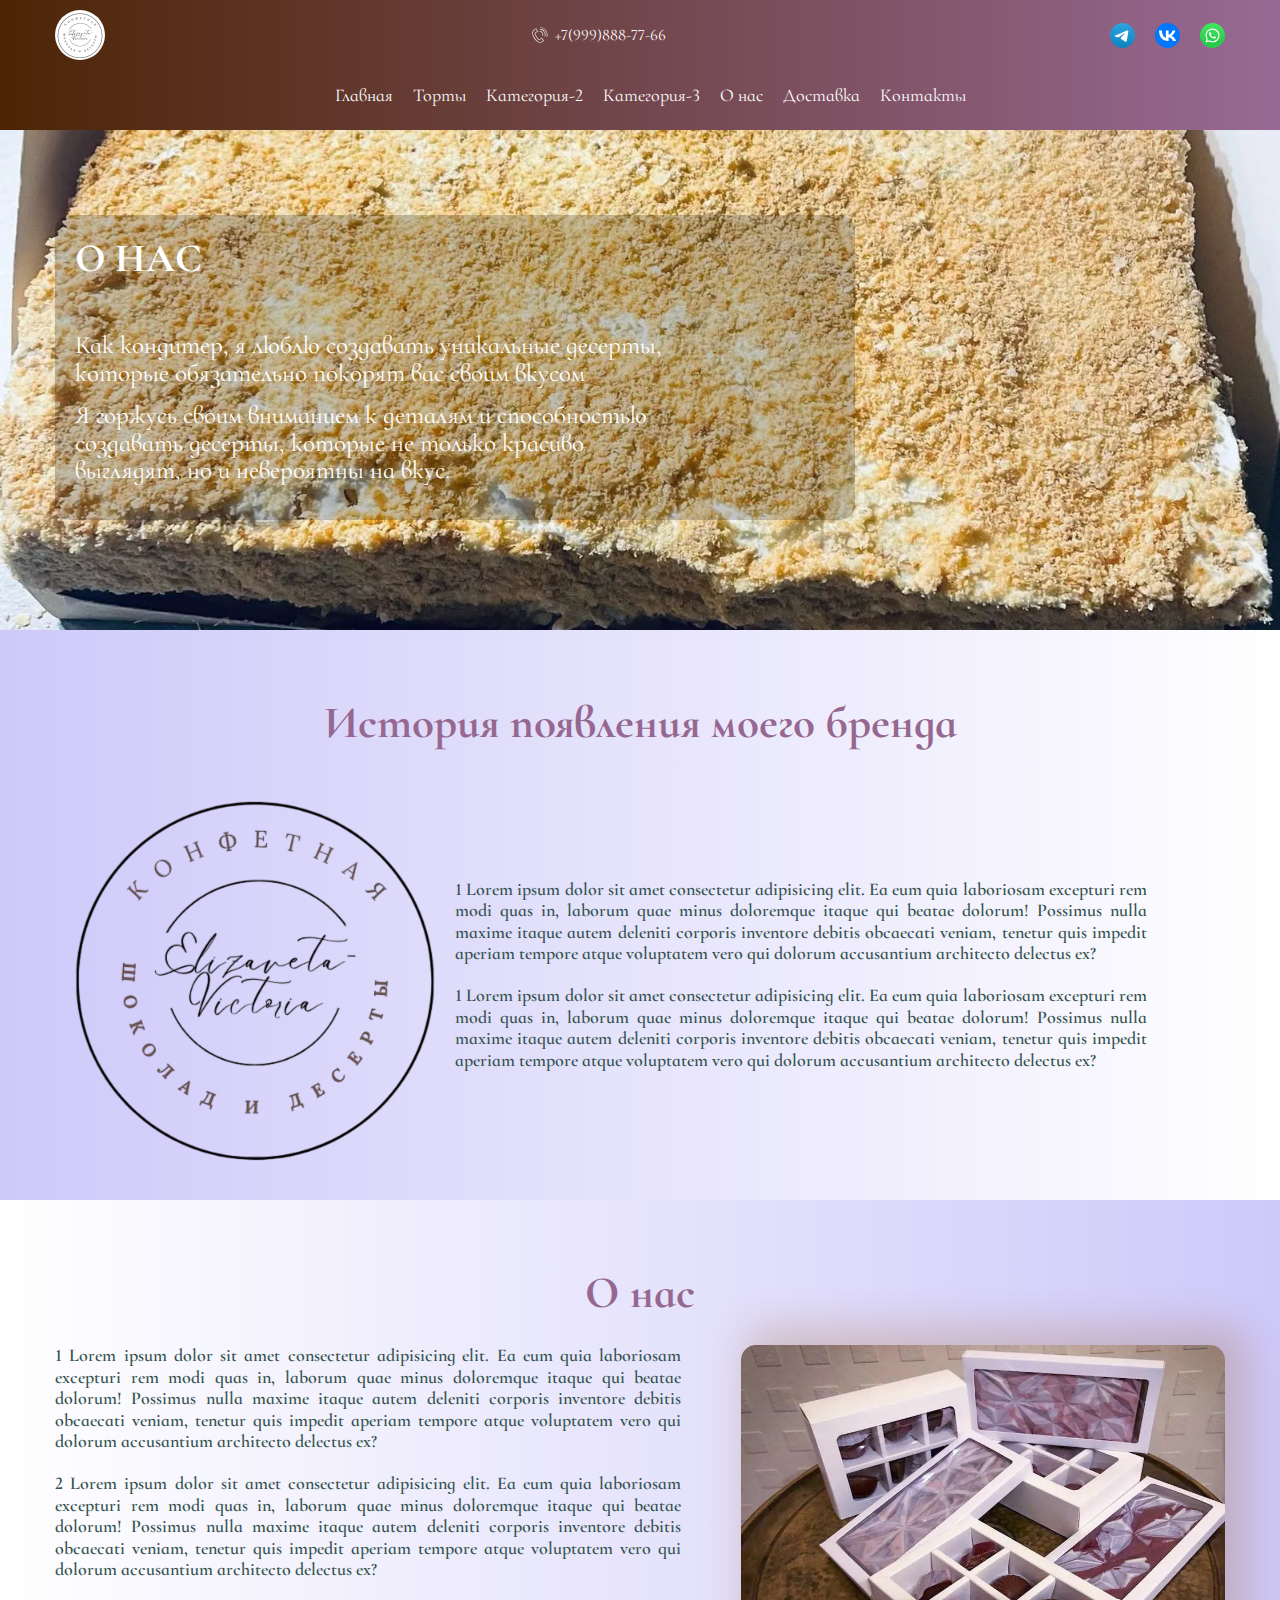
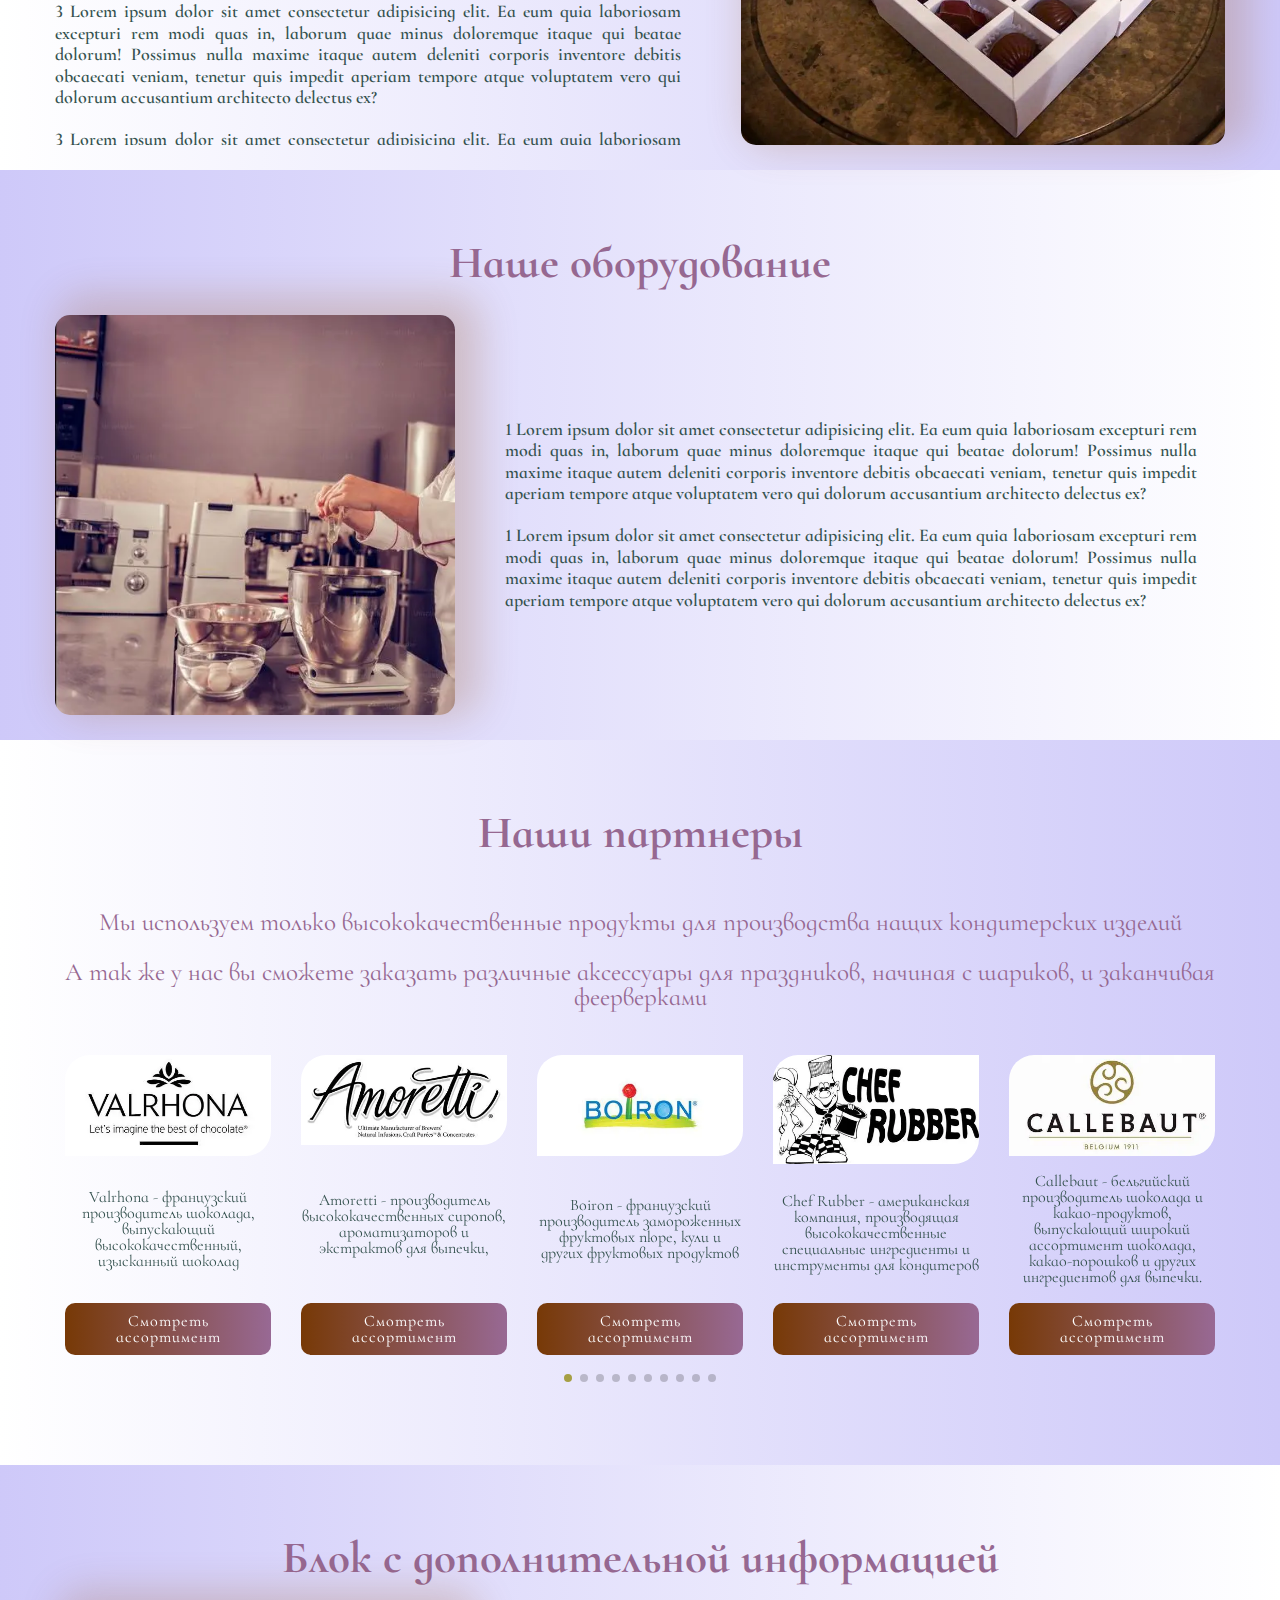
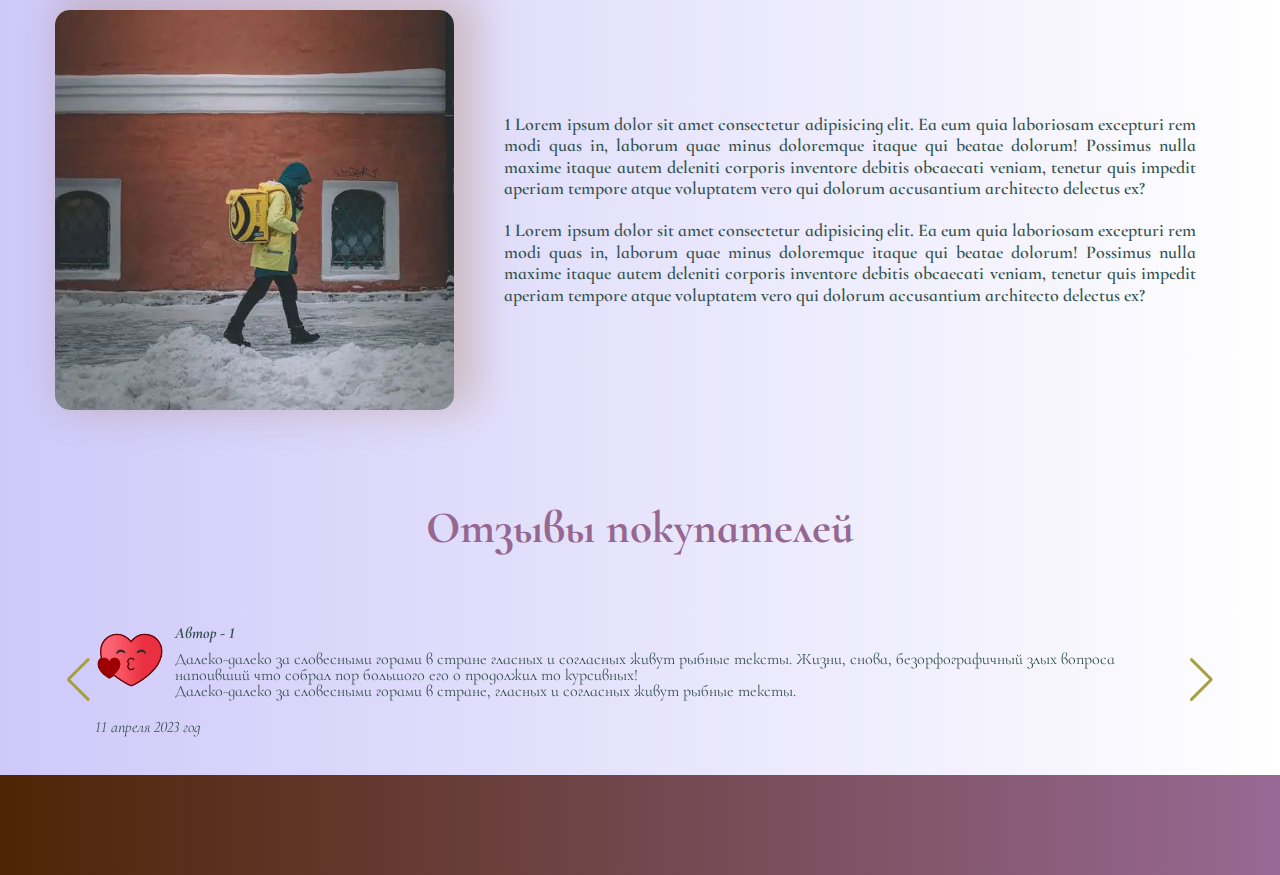
==== about.html @ 503cde1d "shiping" ====
<!DOCTYPE html>
<html lang="ru">

<head>
	<title>О нас</title>
	<meta charset="UTF-8">
	<meta name="format-detection" content="telephone=no">
	<!-- <style>body{opacity: 0;}</style> -->
	<link rel="stylesheet" href="css/style.min.css?_v=20230421101444">
	<link rel="shortcut icon" href="favicon.ico">
	<!-- <meta name="robots" content="noindex, nofollow"> -->
	<meta name="viewport" content="width=device-width, initial-scale=1.0">
</head>

<body>
	<div class="wrapper">
		<!-- https://youtu.be/zs1r8yafTE8 -->
		<!-- Адаптивное меню бургер с выпадающим подменю, а так же при помощи JS выбирает режим отбражения PC или Mobile -->
		<!-- Так же навигация "Раздел-1" "Раздел-2" "Раздел-3" - это навигация по странице с плавным скроллом -->
		<!-- Посмотреть пример на codePen https://codepen.io/web22des/pen/ZEMJNrB -->
		<!-- Не работает с основными функциями шаблона ( функция flsFunctions.addTouchClass(); - должна быть выключена) -->
		<!-- Также в основную страницу (home.html) в блоки, на которые привязана навигация нужно указать классы, закоментированный пример HTML-разметки внизу -->
		<!-- Подключить стили -->
		<!-- файл _header-burger.htm подключить в HTML файл home.html  @include('html/my-html/_header-burger.htm',{})  -->
		<!-- файл header-burger.scss раскоментировать в файле общих стилей common.scss -->
		<!-- файл header-burger.js раскоментировать в файле скриптов script.js -->

		<header class="header">
			<div class="contact__container">
				<div class="contact__inner">
					<a class="header__logo" href=""><picture><source srcset="img/logo100.webp" type="image/webp"><img class="header__logo-img" src="img/logo100.png" alt=""></picture></a>
					<!-- <img class="contact__phone-img" src="img/Icons/fhone.svg" alt=""> -->
					<div class="contact__phone-inner">
						<a class="contact__phone" href="tel:+79998887766">+7(999)888-77-66</a>
					</div>

					<ul class="contact__list">
						<li class="contact__item"><a class="contact__link" href=""><img class="contact__icon contact__icon--vk" src="img/Icons/tg.svg" alt=""></a></li>
						<li class="contact__item"><a class="contact__link" href=""><img class="contact__icon contact__icon--tg" src="img/Icons/vk.svg" alt=""></a></li>
						<li class="contact__item"><a class="contact__link" href=""><img class="contact__icon contact__icon--wts" src="img/Icons/whatsapp.svg" alt=""></a></li>

					</ul>

					<button type="button" class="menu__icon icon-menu"><span></span></button>
				</div>
			</div>
			<div class="header__container">
				<div class="header__menu menu">
					<!-- <button type="button" class="menu__icon icon-menu"><span></span></button> -->
					<nav class="menu__body">
						<ul class="menu__list">
							<li><a data-goto=".page__section--1" href="home.html" class="menu__link">Главная</a></li>
							<li><a data-goto=".page__section--2" href="cakes.html" class="menu__link">Торты</a></li>
							<li><a data-goto=".page__section--2" href="#" class="menu__link">Категория-2</a></li>
							<li><a data-goto=".page__section--2" href="#" class="menu__link">Категория-3</a></li>
							<li><a data-goto=".page__section--3" href="about.html" class="menu__link">О нас</a></li>
							<li><a data-goto=".page__section--3" href="shipping.html" class="menu__link">Доставка</a></li>
							<li><a data-goto=".page__section--3" href="contacts.html" class="menu__link">Контакты</a></li>
							<!-- 					<li><a href="#" class="menu__link">Страница-1</a>
						<span class="menu__arrow"></span>
						<ul class="menu__sub-list">
							<li><a href="#" class="menu__sub-link">Раздел страницы-1</a></li>
							<li><a href="#" class="menu__sub-link">Раздел страницы-1</a></li>
							<li><a href="#" class="menu__sub-link">Раздел страницы-1</a></li>
						</ul>
					</li>
					<li><a href="#" class="menu__link">Страница-2</a></li> -->
						</ul>
					</nav>
				</div>
			</div>
		</header>

		<!-- =============== -->
		<!-- <style>
	.page__section {height: 50vh; margin-top: 80px;}
	.page__section--1 {background-color: #794f45;}
	.page__section--2 {background-color: #77608d;}
	.page__section--3 {background-color: #7A956B;}
	.page__title {font-size: 30px; text-align: center;}
</style>

<div class="page__container">
	<section class="page__section page__section--1">
			<h1 class="page__title">Далеко-далеко за словесными горами в стране.</h1>
	</section>
	<section class="page__section page__section--2">
			<h1 class="page__title">Далеко-далеко за словесными горами в стране.</h1>
	</section>
	<section class="page__section page__section--3">
			<h1 class="page__title">Далеко-далеко за словесными горами в стране.</h1>
	</section>
</div> -->
		<!-- =============== -->






		<main class="page">
			<section class="top-header top-header__about">
				<div class="top-header__container">
					<div class="top-header__info">
						<h2 class="top-header__title">О нас</h2>
						<p class="top-header__text">Как кондитер, я люблю создавать уникальные десерты, которые обязательно покорят вас своим вкусом</p>
						<p class="top-header__text">Я горжусь своим вниманием к деталям и способностью создавать десерты, которые не только красиво выглядят, но и невероятны на вкус.</p>
					</div>
				</div>
			</section>
			<div class="info-more bg-rew ">
				<div class="info-more__container">
					<p class="info-more__title about-item">История появления моего бренда</p>
					<div class="info-more__inner">
						<div class="info-more__images2  ">
							<picture><source srcset="img/logo.webp" type="image/webp"><img class="info-more__img" src="img/logo.png" alt=""></picture><!-- src="img/content/autor.jpg" -->
						</div>
						<!-- <picture><source srcset="img/logo.webp" type="image/webp"><img class="info-more__img about-img" src="img/logo.png" alt=""></picture> -->
						<div class="info-more__content" id="style-4"><!--  force-overflow -->
							<p class="info-more__text">1 Lorem ipsum dolor sit amet consectetur adipisicing elit. Ea eum quia laboriosam excepturi rem modi quas in, laborum quae minus doloremque itaque qui beatae dolorum! Possimus nulla maxime itaque autem deleniti corporis inventore debitis obcaecati veniam, tenetur quis impedit aperiam tempore atque voluptatem vero qui dolorum accusantium architecto delectus ex?</p>
							<p class="info-more__text">1 Lorem ipsum dolor sit amet consectetur adipisicing elit. Ea eum quia laboriosam excepturi rem modi quas in, laborum quae minus doloremque itaque qui beatae dolorum! Possimus nulla maxime itaque autem deleniti corporis inventore debitis obcaecati veniam, tenetur quis impedit aperiam tempore atque voluptatem vero qui dolorum accusantium architecto delectus ex?</p>
						</div>
					</div>
				</div>
			</div>
			<div class="info-more info-more__rotate bg-one">
				<div class="info-more__container">
					<p class="info-more__title">О нас</p>
					<div class="info-more__inner info-more__inner--rotate">
						<div class="info-more__images">
							<picture><source srcset="img/content/product.webp" type="image/webp"><img class="info-more__img" src="img/content/product.jpg" alt=""></picture>
						</div>
						<div class="info-more__content " id="style-4"><!-- force-overflow -->
							<p class="info-more__text">1 Lorem ipsum dolor sit amet consectetur adipisicing elit. Ea eum quia laboriosam excepturi rem modi quas in, laborum quae minus doloremque itaque qui beatae dolorum! Possimus nulla maxime itaque autem deleniti corporis inventore debitis obcaecati veniam, tenetur quis impedit aperiam tempore atque voluptatem vero qui dolorum accusantium architecto delectus ex?</p>
							<p class="info-more__text">2 Lorem ipsum dolor sit amet consectetur adipisicing elit. Ea eum quia laboriosam excepturi rem modi quas in, laborum quae minus doloremque itaque qui beatae dolorum! Possimus nulla maxime itaque autem deleniti corporis inventore debitis obcaecati veniam, tenetur quis impedit aperiam tempore atque voluptatem vero qui dolorum accusantium architecto delectus ex?</p>
							<p class="info-more__text">3 Lorem ipsum dolor sit amet consectetur adipisicing elit. Ea eum quia laboriosam excepturi rem modi quas in, laborum quae minus doloremque itaque qui beatae dolorum! Possimus nulla maxime itaque autem deleniti corporis inventore debitis obcaecati veniam, tenetur quis impedit aperiam tempore atque voluptatem vero qui dolorum accusantium architecto delectus ex?</p>
							<p class="info-more__text">3 Lorem ipsum dolor sit amet consectetur adipisicing elit. Ea eum quia laboriosam excepturi rem modi quas in, laborum quae minus doloremque itaque qui beatae dolorum! Possimus nulla maxime itaque autem deleniti corporis inventore debitis obcaecati veniam, tenetur quis impedit aperiam tempore atque voluptatem vero qui dolorum accusantium architecto delectus ex?</p>
							<p class="info-more__text">3 Lorem ipsum dolor sit amet consectetur adipisicing elit. Ea eum quia laboriosam excepturi rem modi quas in, laborum quae minus doloremque itaque qui beatae dolorum! Possimus nulla maxime itaque autem deleniti corporis inventore debitis obcaecati veniam, tenetur quis impedit aperiam tempore atque voluptatem vero qui dolorum accusantium architecto delectus ex?</p>
						</div>
					</div>
				</div>
			</div>
			<div class="info-more bg-rew">
				<div class="info-more__container">
					<p class="info-more__title">Наше оборудование</p>
					<div class="info-more__inner">
						<div class="info-more__images">
							<picture><source srcset="img/content/about/2.webp" type="image/webp"><img class="info-more__img" src="img/content/about/2.jpg" alt=""></picture>
						</div>
						<div class="info-more__content" id="style-4"><!--  force-overflow -->
							<p class="info-more__text">1 Lorem ipsum dolor sit amet consectetur adipisicing elit. Ea eum quia laboriosam excepturi rem modi quas in, laborum quae minus doloremque itaque qui beatae dolorum! Possimus nulla maxime itaque autem deleniti corporis inventore debitis obcaecati veniam, tenetur quis impedit aperiam tempore atque voluptatem vero qui dolorum accusantium architecto delectus ex?</p>
							<p class="info-more__text">1 Lorem ipsum dolor sit amet consectetur adipisicing elit. Ea eum quia laboriosam excepturi rem modi quas in, laborum quae minus doloremque itaque qui beatae dolorum! Possimus nulla maxime itaque autem deleniti corporis inventore debitis obcaecati veniam, tenetur quis impedit aperiam tempore atque voluptatem vero qui dolorum accusantium architecto delectus ex?</p>
						</div>
					</div>
				</div>
			</div>
			<section class="partners bg-one">
				<h3 class="general-title-two">Наши партнеры</h3>
				<p class="general-card-title">Мы используем только высококачественные продукты для производства нащих кондитерских изделий</p>
				<p class="general-card-title">А так же у нас вы сможете заказать различные аксессуары для праздников, начиная с шариков, и заканчивая феерверками</p>
				<div class="partners__container">
					<!-- Оболочка слайдера -->
					<div class="partners__slider swiper sw5">
						<!-- Двигающееся часть слайдера -->
						<div class="partners__wrapper swiper-wrapper">
							<!-- Слайд -->
							<div class="partners__slide swiper-slide">
								<div class="partners__card">
									<div class="partners__images">
										<picture><source srcset="img/content/about/3.webp" type="image/webp"><img class="partners__img" src="img/content/about/3.jpg" alt=""></picture>
									</div>
									<p class="partners__text">Valrhona - французский производитель шоколада, выпускающий высококачественный, изысканный шоколад </p>
									<a href="" class="button">Смотреть ассортимент</a>
								</div>
							</div>
							<!-- Слайд -->
							<div class="partners__slide swiper-slide">
								<div class="partners__card">
									<div class="partners__images">
										<picture><source srcset="img/content/about/4.webp" type="image/webp"><img class="partners__img" src="img/content/about/4.jpg" alt=""></picture>
									</div>
									<p class="partners__text">Amoretti - производитель высококачественных сиропов, ароматизаторов и экстрактов для выпечки,</p>
									<a href="" class="button">Смотреть ассортимент</a>
								</div>
							</div>
							<!-- Слайд -->
							<div class="partners__slide swiper-slide">
								<div class="partners__card">
									<div class="partners__images">
										<picture><source srcset="img/content/about/5.webp" type="image/webp"><img class="partners__img" src="img/content/about/5.jpg" alt=""></picture>
									</div>
									<p class="partners__text">Boiron - французский производитель замороженных фруктовых пюре, кули и других фруктовых продуктов</p>
									<a href="" class="button">Смотреть ассортимент</a>
								</div>
							</div>
							<!-- Слайд -->
							<div class="partners__slide swiper-slide">
								<div class="partners__card">
									<div class="partners__images">
										<picture><source srcset="img/content/about/6.webp" type="image/webp"><img class="partners__img" src="img/content/about/6.jpg" alt=""></picture>
									</div>
									<p class="partners__text">Chef Rubber - американская компания, производящая высококачественные специальные ингредиенты и инструменты для кондитеров</p>
									<a href="" class="button">Смотреть ассортимент</a>
								</div>
							</div>
							<!-- Слайд -->
							<div class="partners__slide swiper-slide">
								<div class="partners__card">
									<div class="partners__images">
										<picture><source srcset="img/content/about/7.webp" type="image/webp"><img class="partners__img" src="img/content/about/7.jpg" alt=""></picture>
									</div>
									<p class="partners__text">Callebaut - бельгийский производитель шоколада и какао-продуктов, выпускающий широкий ассортимент шоколада, какао-порошков и других ингредиентов для выпечки.</p>
									<a href="" class="button">Смотреть ассортимент</a>
								</div>
							</div>
							<!-- Слайд -->
							<div class="partners__slide swiper-slide">
								<div class="partners__card">
									<div class="partners__images">
										<picture><source srcset="img/content/about/3.webp" type="image/webp"><img class="partners__img" src="img/content/about/3.jpg" alt=""></picture>
									</div>
									<p class="partners__text">Описание</p>
									<a href="" class="button">Смотреть ассортимент</a>
								</div>
							</div>
							<!-- Слайд -->
							<div class="partners__slide swiper-slide">
								<div class="partners__card">
									<div class="partners__images">
										<picture><source srcset="img/content/about/3.webp" type="image/webp"><img class="partners__img" src="img/content/about/3.jpg" alt=""></picture>
									</div>
									<p class="partners__text">Описание</p>
									<a href="" class="button">Смотреть ассортимент</a>
								</div>
							</div>
							<!-- Слайд -->
							<div class="partners__slide swiper-slide">
								<div class="partners__card">
									<div class="partners__images">
										<picture><source srcset="img/content/about/3.webp" type="image/webp"><img class="partners__img" src="img/content/about/3.jpg" alt=""></picture>
									</div>
									<p class="partners__text">Описание</p>
									<a href="" class="button">Смотреть ассортимент</a>
								</div>
							</div>
							<!-- Слайд -->
							<div class="partners__slide swiper-slide">
								<div class="partners__card">
									<div class="partners__images">
										<picture><source srcset="img/content/about/3.webp" type="image/webp"><img class="partners__img" src="img/content/about/3.jpg" alt=""></picture>
									</div>
									<p class="partners__text">Описание</p>
									<a href="" class="button">Смотреть ассортимент</a>
								</div>
							</div>
							<!-- Слайд -->
							<div class="partners__slide swiper-slide">
								<div class="partners__card">
									<div class="partners__images">
										<picture><source srcset="img/content/about/3.webp" type="image/webp"><img class="partners__img" src="img/content/about/3.jpg" alt=""></picture>
									</div>
									<p class="partners__text">Описание</p>
									<a href="" class="button">Смотреть ассортимент</a>
								</div>
							</div>
						</div>
						<!-- Если нужна пагинация -->
						<div class="swiper-pagination swiper-pagination-about"></div>
						<!-- Если нужна навигация (влево/вправо) -->
						<!-- <button type="button" class="swiper-button-prev about-swiper-button-prev"></button>
							<button type="button" class="swiper-button-next about-swiper-button-next"></button> -->
					</div>
				</div>
			</section>
			<div class="info-more bg-rew">
				<div class="info-more__container">
					<p class="info-more__title">Блок с дополнительной информацией</p>
					<div class="info-more__inner">
						<div class="info-more__images">
							<picture><source srcset="img/content/2.webp" type="image/webp"><img class="info-more__img" src="img/content/2.jpg" alt=""></picture>
						</div>
						<div class="info-more__content" id="style-4"><!--  force-overflow -->
							<p class="info-more__text">1 Lorem ipsum dolor sit amet consectetur adipisicing elit. Ea eum quia laboriosam excepturi rem modi quas in, laborum quae minus doloremque itaque qui beatae dolorum! Possimus nulla maxime itaque autem deleniti corporis inventore debitis obcaecati veniam, tenetur quis impedit aperiam tempore atque voluptatem vero qui dolorum accusantium architecto delectus ex?</p>
							<p class="info-more__text">1 Lorem ipsum dolor sit amet consectetur adipisicing elit. Ea eum quia laboriosam excepturi rem modi quas in, laborum quae minus doloremque itaque qui beatae dolorum! Possimus nulla maxime itaque autem deleniti corporis inventore debitis obcaecati veniam, tenetur quis impedit aperiam tempore atque voluptatem vero qui dolorum accusantium architecto delectus ex?</p>
						</div>
					</div>
				</div>
			</div>
			<section class="reviews">
				<h2 class="general-title-two">Отзывы покупателей</h2>
				<div class="reviews__container">
					<!-- Оболочка слайдера -->
					<div class="reviews__slider swiper sw4">
						<!-- Двигающееся часть слайдера -->
						<div class="reviews__wrapper swiper-wrapper">
							<!-- Слайд -->
							<div class="reviews__slide swiper-slide">
								<div class="reviews__slide swiper-slide">
									<picture><source srcset="img/ava.webp" type="image/webp"><img class="reviews__slide-img" src="img/ava.png" alt=""></picture>
									<div class="reviews__slide-info">
										<p class="reviews__slide-title">Автор - 1</p>
										<p class="reviews__slide-text">Далеко-далеко за словесными горами в стране гласных и согласных живут рыбные тексты. Жизни, снова, безорфографичный злых вопроса напоивший что собрал пор большого его о продолжил то курсивных!</p>
										<p class="reviews__slide-text">Далеко-далеко за словесными горами в стране, гласных и согласных живут рыбные тексты.</p>
										<p class="reviews__slide-date">11 апреля 2023 год</p>
									</div>
								</div>
							</div>
							<!-- Слайд -->
							<div class="reviews__slide swiper-slide">
								<div class="reviews__slide swiper-slide">
									<picture><source srcset="img/ava.webp" type="image/webp"><img class="reviews__slide-img" src="img/ava.png" alt=""></picture>
									<div class="reviews__slide-info">
										<p class="reviews__slide-title">Автор - 2</p>
										<p class="reviews__slide-text">Далеко-далеко за словесными горами в стране гласных и согласных живут рыбные тексты. Жизни, снова, безорфографичный злых вопроса напоивший что собрал пор большого его о продолжил то курсивных!</p>
										<p class="reviews__slide-text">Далеко-далеко за словесными горами в стране, гласных и согласных живут рыбные тексты.</p>
										<p class="reviews__slide-date">11 апреля 2023 год</p>
									</div>
								</div>
							</div>
							<!-- Слайд -->
							<div class="reviews__slide swiper-slide">
								<div class="reviews__slide swiper-slide">
									<picture><source srcset="img/ava.webp" type="image/webp"><img class="reviews__slide-img" src="img/ava.png" alt=""></picture>
									<div class="reviews__slide-info">
										<p class="reviews__slide-title">Автор - 3</p>
										<p class="reviews__slide-text">Далеко-далеко за словесными горами в стране гласных и согласных живут рыбные тексты. Жизни, снова, безорфографичный злых вопроса напоивший что собрал пор большого его о продолжил то курсивных!</p>
										<p class="reviews__slide-text">Далеко-далеко за словесными горами в стране, гласных и согласных живут рыбные тексты.</p>
										<p class="reviews__slide-date">11 апреля 2023 год</p>
									</div>
								</div>
							</div>
							<!-- Слайд -->
							<div class="reviews__slide swiper-slide">
								<div class="reviews__slide swiper-slide">
									<picture><source srcset="img/ava.webp" type="image/webp"><img class="reviews__slide-img" src="img/ava.png" alt=""></picture>
									<div class="reviews__slide-info">
										<p class="reviews__slide-title">Автор - 4</p>
										<p class="reviews__slide-text">Далеко-далеко за словесными горами в стране гласных и согласных живут рыбные тексты. Жизни, снова, безорфографичный злых вопроса напоивший что собрал пор большого его о продолжил то курсивных!</p>
										<p class="reviews__slide-text">Далеко-далеко за словесными горами в стране, гласных и согласных живут рыбные тексты.</p>
										<p class="reviews__slide-date">11 апреля 2023 год</p>
									</div>
								</div>
							</div>
						</div>
						<!-- Если нужна пагинация -->
						<div class="reviews-pagination"></div>
						<!-- Если нужна навигация (влево/вправо) -->
						<button type="button" class="swiper-button-prev"></button>
						<button type="button" class="swiper-button-next"></button>
						<!-- Если нужен скролбар -->
						<!-- <div class="swiper-scrollbar"></div> -->
					</div>
				</div>
			</section>
		</main>
		<footer class="footer">
			<div class="footer__container">
			</div>
		</footer>
	</div>
	<!-- @include('html/_popup.htm',{}) -->
	<script src="js/app.min.js?_v=20230421101444"></script>
</body>

</html>
---- css/style.min.css ----
@charset "UTF-8";@import url(https://fonts.googleapis.com/css?family=Cormorant+Infant:300,300italic,regular,italic,500,500italic,600,600italic,700,700italic&display=swap);*{padding:0;margin:0;border:0}*,:after,:before{-webkit-box-sizing:border-box;box-sizing:border-box}body,html{height:100%;min-width:320px}body{color:#000;line-height:1;font-family:"Cormorant Infant";font-size:1rem;-ms-text-size-adjust:100%;-moz-text-size-adjust:100%;-webkit-text-size-adjust:100%;-webkit-font-smoothing:antialiased;-moz-osx-font-smoothing:grayscale}button,input,textarea{font-family:"Cormorant Infant";font-size:inherit}button{cursor:pointer;color:inherit;background-color:inherit}a{color:inherit}a:link,a:visited{text-decoration:none}a:hover{text-decoration:none}ul li{list-style:none}img{vertical-align:top}h1,h2,h3,h4,h5,h6{font-weight:inherit;font-size:inherit}body._lock{overflow:hidden}.header{top:0;left:0;width:100%;z-index:10;background:-webkit-gradient(linear,left top,right top,from(#4d2505),to(#986994));background:-o-linear-gradient(left,#4d2505,#986994);background:linear-gradient(to right,#4d2505,#986994)}.header__container{display:-webkit-box;display:-ms-flexbox;display:flex;padding:0 30px;-webkit-box-align:center;-ms-flex-align:center;align-items:center;-webkit-box-pack:center;-ms-flex-pack:center;justify-content:center;min-height:70px}.header__logo{border-radius:50%;background-color:#fff;z-index:5}.header__logo-img{width:50px;height:50%}.menu__icon{display:none}.menu__list>li{position:relative;margin:0 0 0 20px}.menu__link{color:#fff;font-size:18px}.menu__link:hover{text-decoration:underline}.menu__sub-list{position:absolute;top:100%;right:0;background-color:#a6607a;padding:15px;min-width:200px}.menu__sub-list li{margin:0 0 10px 0}.menu__sub-list li:last-child{margin:0}.menu__sub-link{color:#fff}.menu__sub-link:hover{text-decoration:underline}.menu__arrow{display:none}body._pc .menu__list>li:hover .menu__sub-list{opacity:1;visibility:visible;-webkit-transform:translate(0,0);-ms-transform:translate(0,0);transform:translate(0,0);pointer-events:all}body._touch .menu__list>li{display:-webkit-box;display:-ms-flexbox;display:flex;-webkit-box-align:center;-ms-flex-align:center;align-items:center}body._touch .menu__link{-webkit-box-flex:1;-ms-flex:1 1 auto;flex:1 1 auto}body._touch .menu__arrow{display:block;width:0;height:0;margin:0 0 0 5px;-webkit-transition:-webkit-transform .3s ease 0s;transition:-webkit-transform .3s ease 0s;-o-transition:transform .3s ease 0s;transition:transform .3s ease 0s;transition:transform .3s ease 0s,-webkit-transform .3s ease 0s;border-left:5px solid transparent;border-right:5px solid transparent;border-top:10px solid #fff}body._touch .menu__list>li._active .menu__sub-list{opacity:1;visibility:visible;-webkit-transform:translate(0,0);-ms-transform:translate(0,0);transform:translate(0,0);pointer-events:all}body._touch .menu__list>li._active .menu__arrow{-webkit-transform:rotate(-180deg);-ms-transform:rotate(-180deg);transform:rotate(-180deg)}.contact__inner{display:-webkit-box;display:-ms-flexbox;display:flex;-webkit-box-pack:justify;-ms-flex-pack:justify;justify-content:space-between;-webkit-box-align:center;-ms-flex-align:center;align-items:center;padding-top:10px}.contact__phone-img{padding-right:7px}.contact__phone-inner{text-align:center}.contact__phone{color:#fff;padding-left:25px;position:relative}.contact__phone::before{position:absolute;content:"";background-image:url(../../img/Icons/fhone.svg);background-repeat:no-repeat;background-size:cover;width:20px;height:20px;top:0;left:0}.contact__list{display:-webkit-box;display:-ms-flexbox;display:flex;text-align:end}.contact__item{padding-left:20px}.contact__icon{width:25px;height:25px;-webkit-transition:all 1s;-o-transition:all 1s;transition:all 1s}.contact__icon--vk:hover{background-color:#00f;border-radius:50%;-webkit-transform:rotateX(360deg);transform:rotateX(360deg)}.contact__icon--tg:hover{background-color:#00f;border-radius:50%;-webkit-transform:rotateY(360deg);transform:rotateY(360deg)}.contact__icon--wts:hover{background-color:#966891;border-radius:50%;-webkit-transform:rotateX(-360deg);transform:rotateX(-360deg)}.general-title-two{font-weight:700;padding-left:20px;padding-right:20px;text-align:center;color:#966891}@supports (padding-top:clamp(2.5rem ,1.8181818182rem + 3.4090909091vw ,4.375rem)){.general-title-two{padding-top:clamp(2.5rem ,1.8181818182rem + 3.4090909091vw ,4.375rem)}}@supports not (padding-top:clamp(2.5rem ,1.8181818182rem + 3.4090909091vw ,4.375rem)){.general-title-two{padding-top:calc(2.5rem + 1.875 * (100vw - 20rem)/ 55)}}@supports (padding-bottom:clamp(1.25rem ,0.9090909091rem + 1.7045454545vw ,2.1875rem)){.general-title-two{padding-bottom:clamp(1.25rem ,.9090909091rem + 1.7045454545vw ,2.1875rem)}}@supports not (padding-bottom:clamp(1.25rem ,0.9090909091rem + 1.7045454545vw ,2.1875rem)){.general-title-two{padding-bottom:calc(1.25rem + .9375 * (100vw - 20rem)/ 55)}}@supports (font-size:clamp(1.875rem ,1.5340909091rem + 1.7045454545vw ,2.8125rem)){.general-title-two{font-size:clamp(1.875rem ,1.5340909091rem + 1.7045454545vw ,2.8125rem)}}@supports not (font-size:clamp(1.875rem ,1.5340909091rem + 1.7045454545vw ,2.8125rem)){.general-title-two{font-size:calc(1.875rem + .9375 * (100vw - 20rem)/ 55)}}.general-card-title{padding:20px 10px 5px;text-align:center;color:#966891}@supports (font-size:clamp(1.25rem ,1.1363636364rem + 0.5681818182vw ,1.5625rem)){.general-card-title{font-size:clamp(1.25rem ,1.1363636364rem + .5681818182vw ,1.5625rem)}}@supports not (font-size:clamp(1.25rem ,1.1363636364rem + 0.5681818182vw ,1.5625rem)){.general-card-title{font-size:calc(1.25rem + .3125 * (100vw - 20rem)/ 55)}}.bg-rew{background:-webkit-gradient(linear,left top,right top,from(rgba(138,126,241,.4196078431)),to(#fff));background:-o-linear-gradient(left,rgba(138,126,241,.4196078431),#fff);background:linear-gradient(to right,rgba(138,126,241,.4196078431),#fff)}.bg-one{background:-webkit-gradient(linear,left top,right top,from(#fff),to(rgba(138,126,241,.4196078431)));background:-o-linear-gradient(left,#fff,rgba(138,126,241,.4196078431));background:linear-gradient(to right,#fff,rgba(138,126,241,.4196078431))}.pb-7{padding-bottom:70px}body{background-color:#fff;color:#35524f}.lock body{overflow:hidden;-ms-touch-action:none;touch-action:none}.wrapper{min-height:100%;display:-webkit-box;display:-ms-flexbox;display:flex;-webkit-box-orient:vertical;-webkit-box-direction:normal;-ms-flex-direction:column;flex-direction:column;overflow:hidden}.wrapper>main{-webkit-box-flex:1;-ms-flex:1 1 auto;flex:1 1 auto}.wrapper>*{min-width:0}[class*=__container]{max-width:73.125rem;-webkit-box-sizing:content-box;box-sizing:content-box;margin:0 auto;padding:0 .9375rem}.button{display:-webkit-inline-box;display:-ms-inline-flexbox;display:inline-flex;padding:10px 20px;background:-webkit-gradient(linear,left top,right top,from(#773906),to(#986994));background:-o-linear-gradient(left,#773906,#986994);background:linear-gradient(to right,#773906,#986994);border-radius:10px;-webkit-transition:all .7s;-o-transition:all .7s;transition:all .7s;color:#fff;letter-spacing:1px}.button._fw{width:100%}[data-fullscreen]{min-height:100vh}.touch [data-fullscreen]{min-height:calc(var(--vh,1vh) * 100)}[class*=-ibg]{position:relative}[class*=-ibg] img{position:absolute;width:100%;height:100%;top:0;left:0;-o-object-fit:cover;object-fit:cover}[class*=-ibg_contain] img{-o-object-fit:contain;object-fit:contain}.footer{min-height:100PX;background:-webkit-gradient(linear,left top,right top,from(#4d2505),to(#986994));background:-o-linear-gradient(left,#4d2505,#986994);background:linear-gradient(to right,#4d2505,#986994)}.top{margin-top:65px}.top__slide-img{width:100%;height:calc(100vh - 65px);-o-object-fit:cover;object-fit:cover;position:relative}.gen__title{position:absolute;top:50%;left:50%;-webkit-transform:translate(-50%,-50%);-ms-transform:translate(-50%,-50%);transform:translate(-50%,-50%);text-align:center;text-transform:uppercase;font-weight:700;color:#fff}@supports (font-size:clamp(2.1875rem ,1.8465909091rem + 1.7045454545vw ,3.125rem)){.gen__title{font-size:clamp(2.1875rem ,1.8465909091rem + 1.7045454545vw ,3.125rem)}}@supports not (font-size:clamp(2.1875rem ,1.8465909091rem + 1.7045454545vw ,3.125rem)){.gen__title{font-size:calc(2.1875rem + .9375 * (100vw - 20rem)/ 55)}}.info-more__rotate .info-more__inner{-webkit-box-orient:horizontal;-webkit-box-direction:reverse;-ms-flex-direction:row-reverse;flex-direction:row-reverse}.info-more__rotate .info-more__images{margin-right:0}@supports (margin-left:clamp(0.625rem ,-3.8034064665rem + 9.2378752887vw ,3.125rem)){.info-more__rotate .info-more__images{margin-left:clamp(.625rem ,-3.8034064665rem + 9.2378752887vw ,3.125rem)}}@supports not (margin-left:clamp(0.625rem ,-3.8034064665rem + 9.2378752887vw ,3.125rem)){.info-more__rotate .info-more__images{margin-left:calc(.625rem + 2.5 * (100vw - 47.9375rem)/ 27.0625)}}.info-more{padding-top:70px}.info-more__container{min-height:500px}.info-more__title{font-weight:700;text-align:center;margin-bottom:30px;color:#966891}@supports (font-size:clamp(1.875rem ,1.5340909091rem + 1.7045454545vw ,2.8125rem)){.info-more__title{font-size:clamp(1.875rem ,1.5340909091rem + 1.7045454545vw ,2.8125rem)}}@supports not (font-size:clamp(1.875rem ,1.5340909091rem + 1.7045454545vw ,2.8125rem)){.info-more__title{font-size:calc(1.875rem + .9375 * (100vw - 20rem)/ 55)}}.info-more__inner{display:-webkit-box;display:-ms-flexbox;display:flex;-webkit-box-align:center;-ms-flex-align:center;align-items:center}.info-more__images{-webkit-box-shadow:14px -9px 39px 10px rgba(145,72,7,.22);box-shadow:14px -9px 39px 10px rgba(145,72,7,.22);max-width:500px;max-height:400px;overflow:hidden;border-radius:15px}@supports (margin-right:clamp(0.625rem ,-3.8034064665rem + 9.2378752887vw ,3.125rem)){.info-more__images{margin-right:clamp(.625rem ,-3.8034064665rem + 9.2378752887vw ,3.125rem)}}@supports not (margin-right:clamp(0.625rem ,-3.8034064665rem + 9.2378752887vw ,3.125rem)){.info-more__images{margin-right:calc(.625rem + 2.5 * (100vw - 47.9375rem)/ 27.0625)}}.info-more__img{width:auto;height:400px;-o-object-fit:cover;object-fit:cover}.info-more__content{width:60%;max-height:400px;overflow-x:auto}.info-more__text{font-weight:600;line-height:120%;padding-right:10px;padding-bottom:20px;text-align:justify}@supports (font-size:clamp(1rem ,0.9545454545rem + 0.2272727273vw ,1.125rem)){.info-more__text{font-size:clamp(1rem ,.9545454545rem + .2272727273vw ,1.125rem)}}@supports not (font-size:clamp(1rem ,0.9545454545rem + 0.2272727273vw ,1.125rem)){.info-more__text{font-size:calc(1rem + .125 * (100vw - 20rem)/ 55)}}.info-more__text:last-child{padding-bottom:0}#style-4::-webkit-scrollbar-track{-webkit-box-shadow:inset 0 0 6px rgba(0,0,0,.3);background-color:#f5f5f5}#style-4::-webkit-scrollbar{width:4px;background-color:#f5f5f5}#style-4::-webkit-scrollbar-thumb{background-color:#000;border:2px solid #555}.slider-product{background:-webkit-gradient(linear,left top,right top,from(#fff),to(rgba(138,126,241,.4196078431)));background:-o-linear-gradient(left,#fff,rgba(138,126,241,.4196078431));background:linear-gradient(to right,#fff,rgba(138,126,241,.4196078431))}.slider-product__container{overflow:hidden}.slider-product__subtitle{text-align:center;padding-bottom:30px}@supports (font-size:clamp(1.875rem ,1.5340909091rem + 1.7045454545vw ,2.8125rem)){.slider-product__subtitle{font-size:clamp(1.875rem ,1.5340909091rem + 1.7045454545vw ,2.8125rem)}}@supports not (font-size:clamp(1.875rem ,1.5340909091rem + 1.7045454545vw ,2.8125rem)){.slider-product__subtitle{font-size:calc(1.875rem + .9375 * (100vw - 20rem)/ 55)}}.slider-product__inner{height:300px}.slider-product__title{position:absolute;top:50%;left:50%;-webkit-transform:translate(-50%,-50%);-ms-transform:translate(-50%,-50%);transform:translate(-50%,-50%);text-align:center;z-index:1;color:#fff}@supports (font-size:clamp(1.25rem ,0.9090909091rem + 1.7045454545vw ,2.1875rem)){.slider-product__title{font-size:clamp(1.25rem ,.9090909091rem + 1.7045454545vw ,2.1875rem)}}@supports not (font-size:clamp(1.25rem ,0.9090909091rem + 1.7045454545vw ,2.1875rem)){.slider-product__title{font-size:calc(1.25rem + .9375 * (100vw - 20rem)/ 55)}}.slider-product__img{position:relative;width:100%;height:280px;-o-object-fit:cover;object-fit:cover;border-radius:25px}.benefits{padding-bottom:70px;background-color:rgba(141,152,169,.411)}.benefits__container{display:-webkit-box;display:-ms-flexbox;display:flex;-ms-flex-wrap:wrap;flex-wrap:wrap;gap:15px;-webkit-box-pack:center;-ms-flex-pack:center;justify-content:center}.benefits__card{border-radius:15px;min-height:200px;text-align:center;width:24%}.benefits__card-body{height:150px;padding-top:10px}.benefits__card-img{width:140px;height:140px;border-radius:50%;background-color:rgba(63,6,46,.795)}.benefits__card-footer{padding:10px 5px}.benefits__card-title{margin-bottom:10px;font-size:21px}.benefits__card-text{padding-bottom:10px;font-style:italic}.benefits__text{width:100%;margin-top:30px;max-width:900px;margin:50px auto 0;line-height:120%;text-align:center}.benefits__text:last-child{margin-top:0}.no-webp .discont__content{background-image:url(../img/content/discont-1.jpg)}.discont__content{display:-webkit-box;display:-ms-flexbox;display:flex;-webkit-box-pack:end;-ms-flex-pack:end;justify-content:end;-webkit-box-align:center;-ms-flex-align:center;align-items:center;height:500px;background-repeat:no-repeat;background-size:cover;background-position:center;background-attachment:fixed}.discont__info{color:#fff;min-height:300px;background-color:rgba(0,0,0,.3);text-align:center;padding:15px;border-radius:15px;margin:10px 20px}@supports (max-width:clamp(25rem ,20.4545454545rem + 22.7272727273vw ,37.5rem)){.discont__info{max-width:clamp(25rem ,20.4545454545rem + 22.7272727273vw ,37.5rem)}}@supports not (max-width:clamp(25rem ,20.4545454545rem + 22.7272727273vw ,37.5rem)){.discont__info{max-width:calc(25rem + 12.5 * (100vw - 20rem)/ 55)}}.discont__title{margin-bottom:30px}@supports (font-size:clamp(2.1875rem ,1.8465909091rem + 1.7045454545vw ,3.125rem)){.discont__title{font-size:clamp(2.1875rem ,1.8465909091rem + 1.7045454545vw ,3.125rem)}}@supports not (font-size:clamp(2.1875rem ,1.8465909091rem + 1.7045454545vw ,3.125rem)){.discont__title{font-size:calc(2.1875rem + .9375 * (100vw - 20rem)/ 55)}}.discont__img{-o-object-fit:cover;object-fit:cover;width:100%;height:auto}.discont__text{padding-bottom:10px;line-height:150%;letter-spacing:2px;text-transform:uppercase;padding-bottom:30px}.product-categories{background:-webkit-gradient(linear,left top,right top,from(rgba(138,126,241,.4196078431)),to(#fff));background:-o-linear-gradient(left,rgba(138,126,241,.4196078431),#fff);background:linear-gradient(to right,rgba(138,126,241,.4196078431),#fff);padding-bottom:27px}.grup-card{display:-webkit-box;display:-ms-flexbox;display:flex;-ms-flex-wrap:wrap;flex-wrap:wrap;-webkit-box-pack:center;-ms-flex-pack:center;justify-content:center;gap:10px;text-align:center}.grup-card__card{-webkit-box-shadow:inset 5px 0 8px 0 rgba(122,62,20,.2);box-shadow:inset 5px 0 8px 0 rgba(122,62,20,.2);-webkit-box-flex:1;-ms-flex:auto;flex:auto;background-color:rgba(240,237,210,.8);padding:10px 10px 20px;border-radius:15px;min-width:285px;text-align:center}.grup-card__images{max-width:100%;height:200px;margin-bottom:20px}.grup-card__img{border-radius:15px;height:100%;width:100%;-o-object-fit:cover;object-fit:cover}.grup-card__body{max-width:250px}.grup-card__title{margin-bottom:10px}@supports (font-size:clamp(1.5625rem ,1.4488636364rem + 0.5681818182vw ,1.875rem)){.grup-card__title{font-size:clamp(1.5625rem ,1.4488636364rem + .5681818182vw ,1.875rem)}}@supports not (font-size:clamp(1.5625rem ,1.4488636364rem + 0.5681818182vw ,1.875rem)){.grup-card__title{font-size:calc(1.5625rem + .3125 * (100vw - 20rem)/ 55)}}.grup-card__text{margin-bottom:30px}.customer-choice{background:-webkit-gradient(linear,left top,right top,from(#fff),to(rgba(138,126,241,.4196078431)));background:-o-linear-gradient(left,#fff,rgba(138,126,241,.4196078431));background:linear-gradient(to right,#fff,rgba(138,126,241,.4196078431));padding-bottom:27px}.customer-choice__container{min-height:400px;overflow:hidden}.customer-choice__card{-webkit-box-shadow:inset 5px 0 8px 0 rgba(122,62,20,.2);box-shadow:inset 5px 0 8px 0 rgba(122,62,20,.2);min-height:250px;padding:15px 15px 20px 15px;display:-webkit-box;display:-ms-flexbox;display:flex;-webkit-box-orient:vertical;-webkit-box-direction:normal;-ms-flex-direction:column;flex-direction:column;background-color:rgba(240,237,210,.8);border-radius:15px}.customer-choice__title{margin-bottom:15px;text-align:center;text-transform:uppercase;line-height:120%}@supports (font-size:clamp(1.0625rem ,0.9943181818rem + 0.3409090909vw ,1.25rem)){.customer-choice__title{font-size:clamp(1.0625rem ,.9943181818rem + .3409090909vw ,1.25rem)}}@supports not (font-size:clamp(1.0625rem ,0.9943181818rem + 0.3409090909vw ,1.25rem)){.customer-choice__title{font-size:calc(1.0625rem + .1875 * (100vw - 20rem)/ 55)}}.customer-choice__inner{display:-webkit-box;display:-ms-flexbox;display:flex}.customer-choice__img{width:100px;height:100px;border-radius:15px;-o-object-fit:cover;object-fit:cover}.customer-choice__list{width:30%;display:inline-block;padding-left:20px;text-transform:uppercase}.customer-choice__item{font-size:16px;text-transform:none;line-height:110%}.customer-choice__item:first-child{padding-top:10px}.customer-choice__info{width:100%;padding-top:10px;text-align:center}.customer-choice__text{padding-bottom:20px}.other{background:-webkit-gradient(linear,left top,right top,from(rgba(138,126,241,.4196078431)),to(#fff));background:-o-linear-gradient(left,rgba(138,126,241,.4196078431),#fff);background:linear-gradient(to right,rgba(138,126,241,.4196078431),#fff);padding-bottom:27px}.other__grup-card{padding-top:50px;display:-webkit-box;display:-ms-flexbox;display:flex;-ms-flex-wrap:wrap;flex-wrap:wrap;gap:20px}.other__card{width:23%;position:relative}.other__card-title{font-size:25px;position:absolute;top:50%;left:50%;-webkit-transform:translate(-50%,-50%);-ms-transform:translate(-50%,-50%);transform:translate(-50%,-50%);text-align:center;z-index:30;color:#fff}.other__card-images{z-index:25;overflow:hidden;height:200px;border-radius:15px}.other__card-img{-webkit-filter:brightness(80%);filter:brightness(80%);width:100%;height:100%;-o-object-fit:cover;object-fit:cover;-webkit-transition:all .7s;-o-transition:all .7s;transition:all .7s}.other__card-img:hover{width:130%;height:130%}.shipping{background:-webkit-gradient(linear,left top,right top,from(#fff),to(rgba(138,126,241,.4196078431)));background:-o-linear-gradient(left,#fff,rgba(138,126,241,.4196078431));background:linear-gradient(to right,#fff,rgba(138,126,241,.4196078431));padding-bottom:27px}.shipping__container{display:-webkit-box;display:-ms-flexbox;display:flex;-ms-flex-wrap:wrap;flex-wrap:wrap;-webkit-box-pack:center;-ms-flex-pack:center;justify-content:center;gap:15px;min-height:200px}.shipping__row{width:500px;text-align:center}.shipping__title{margin-bottom:30px;text-transform:uppercase}@supports (font-size:clamp(1.0625rem ,0.9943181818rem + 0.3409090909vw ,1.25rem)){.shipping__title{font-size:clamp(1.0625rem ,.9943181818rem + .3409090909vw ,1.25rem)}}@supports not (font-size:clamp(1.0625rem ,0.9943181818rem + 0.3409090909vw ,1.25rem)){.shipping__title{font-size:calc(1.0625rem + .1875 * (100vw - 20rem)/ 55)}}.shipping__text{padding-bottom:15px;line-height:120%}.reviews{background:-webkit-gradient(linear,left top,right top,from(rgba(138,126,241,.4196078431)),to(#fff));background:-o-linear-gradient(left,rgba(138,126,241,.4196078431),#fff);background:linear-gradient(to right,rgba(138,126,241,.4196078431),#fff);min-height:320px}.reviews__container{overflow:hidden}.reviews__slide{padding:20px 20px 20px 20px}.reviews__slide-img{float:left;margin-right:10px;-o-object-fit:cover;object-fit:cover;border-radius:50%}@supports (height:clamp(3.125rem ,2.6704545455rem + 2.2727272727vw ,4.375rem)){.reviews__slide-img{height:clamp(3.125rem ,2.6704545455rem + 2.2727272727vw ,4.375rem)}}@supports not (height:clamp(3.125rem ,2.6704545455rem + 2.2727272727vw ,4.375rem)){.reviews__slide-img{height:calc(3.125rem + 1.25 * (100vw - 20rem)/ 55)}}@supports (width:clamp(3.125rem ,2.6704545455rem + 2.2727272727vw ,4.375rem)){.reviews__slide-img{width:clamp(3.125rem ,2.6704545455rem + 2.2727272727vw ,4.375rem)}}@supports not (width:clamp(3.125rem ,2.6704545455rem + 2.2727272727vw ,4.375rem)){.reviews__slide-img{width:calc(3.125rem + 1.25 * (100vw - 20rem)/ 55)}}.reviews__slide-title{margin-bottom:10px;font-weight:700;font-style:italic}.reviews__slide-date{padding-top:20px;font-style:italic}.reviews-pagination{text-align:center}.contact-home{background-color:rgba(141,152,169,.411);padding-bottom:30px}.contact-home__container{display:-webkit-box;display:-ms-flexbox;display:flex}.contact-home__row{width:50%;display:-webkit-box;display:-ms-flexbox;display:flex;-webkit-box-pack:center;-ms-flex-pack:center;justify-content:center;-webkit-box-align:center;-ms-flex-align:center;align-items:center}.contact-home__card{width:50%}.contact-home__list{text-transform:uppercase;line-height:130%}@supports (font-size:clamp(1rem ,0.9090909091rem + 0.4545454545vw ,1.25rem)){.contact-home__list{font-size:clamp(1rem ,.9090909091rem + .4545454545vw ,1.25rem)}}@supports not (font-size:clamp(1rem ,0.9090909091rem + 0.4545454545vw ,1.25rem)){.contact-home__list{font-size:calc(1rem + .25 * (100vw - 20rem)/ 55)}}.contact-home__item{font-size:18px;text-transform:none;line-height:normal}.top-header{min-height:500px}.no-webp .top-header__cakes{background-image:url(../img/content/cakes/1.jpg)}.top-header__cakes{background-position:center;background-size:cover;background-repeat:no-repeat}.top-header__container{padding-top:70px;padding-bottom:70px}.top-header__info{margin-top:15px;max-width:800px;padding:20px 10px 20px 20px;background-color:rgba(0,0,0,.2);border-radius:15px;color:#fff}.top-header__title{text-transform:uppercase;margin-bottom:50px;line-height:1.1818181818;font-weight:700}@supports (font-size:clamp(1.5625rem ,1.2215909091rem + 1.7045454545vw ,2.5rem)){.top-header__title{font-size:clamp(1.5625rem ,1.2215909091rem + 1.7045454545vw ,2.5rem)}}@supports not (font-size:clamp(1.5625rem ,1.2215909091rem + 1.7045454545vw ,2.5rem)){.top-header__title{font-size:calc(1.5625rem + .9375 * (100vw - 20rem)/ 55)}}.top-header__text{font-size:25px;max-width:600px;padding-bottom:15px;line-height:110%}@supports (font-size:clamp(1.125rem ,0.9659090909rem + 0.7954545455vw ,1.5625rem)){.top-header__text{font-size:clamp(1.125rem ,.9659090909rem + .7954545455vw ,1.5625rem)}}@supports not (font-size:clamp(1.125rem ,0.9659090909rem + 0.7954545455vw ,1.5625rem)){.top-header__text{font-size:calc(1.125rem + .4375 * (100vw - 20rem)/ 55)}}.all-cakes{background:-webkit-gradient(linear,left top,right top,from(#fff),to(rgba(138,126,241,.4196078431)));background:-o-linear-gradient(left,#fff,rgba(138,126,241,.4196078431));background:linear-gradient(to right,#fff,rgba(138,126,241,.4196078431));padding-bottom:70px}.cakes-grup-card{display:-webkit-box;display:-ms-flexbox;display:flex;-ms-flex-wrap:wrap;flex-wrap:wrap;-webkit-box-pack:center;-ms-flex-pack:center;justify-content:center;gap:20px}.cakes-grup-card__card{background-color:rgba(240,237,210,.8);min-height:200px;max-width:32%;padding:10px 10px 10px 10px;display:-webkit-box;display:-ms-flexbox;display:flex;-webkit-box-flex:1;-ms-flex:auto;flex:auto;-webkit-box-orient:vertical;-webkit-box-direction:normal;-ms-flex-direction:column;flex-direction:column;-webkit-box-pack:start;-ms-flex-pack:start;justify-content:flex-start;-webkit-box-align:center;-ms-flex-align:center;align-items:center}.cakes-grup-card__images{width:100%;height:300px;overflow:hidden}.cakes-grup-card__img{width:100%;height:100%;-o-object-fit:cover;object-fit:cover}.cakes-grup-card__body{height:400px;overflow:auto;margin-bottom:10px}.cakes-grup-card__text{padding-bottom:10px}.all-cakes-two{background:-webkit-gradient(linear,left top,right top,from(rgba(138,126,241,.4196078431)),to(#fff));background:-o-linear-gradient(left,rgba(138,126,241,.4196078431),#fff);background:linear-gradient(to right,rgba(138,126,241,.4196078431),#fff);padding-bottom:70px}.slider-product-gen{padding-bottom:70px}.no-webp .top-header__contacts{background-image:url(../img/content/contacts/1.jpg)}.top-header__contacts{background-position:center;background-size:cover;background-repeat:no-repeat}.contacts{background:-webkit-gradient(linear,left top,right top,from(#fff),to(rgba(138,126,241,.4196078431)));background:-o-linear-gradient(left,#fff,rgba(138,126,241,.4196078431));background:linear-gradient(to right,#fff,rgba(138,126,241,.4196078431));padding-bottom:70px}.contacts__container{display:-webkit-box;display:-ms-flexbox;display:flex;gap:15px;-webkit-box-pack:center;-ms-flex-pack:center;justify-content:center;-webkit-box-align:stretch;-ms-flex-align:stretch;align-items:stretch;-ms-flex-wrap:wrap;flex-wrap:wrap}.contacts__card{background:-webkit-gradient(linear,left bottom,left top,from(#fff),to(rgba(138,126,241,.4196078431)));background:-o-linear-gradient(bottom,#fff,rgba(138,126,241,.4196078431));background:linear-gradient(to top,#fff,rgba(138,126,241,.4196078431));-webkit-box-shadow:0 10px 39px 10px rgba(106,63,60,.22);box-shadow:0 10px 39px 10px rgba(106,63,60,.22);width:20%;padding:10px 10px 20px 10px;text-align:center;border-radius:15px}.contacts__title{font-weight:700;font-size:30px;padding-bottom:20px}.contacts__text{font-size:20px;padding-bottom:17px}.contacts-social__inner{max-width:350px;display:-webkit-box;display:-ms-flexbox;display:flex;-webkit-box-pack:center;-ms-flex-pack:center;justify-content:center;gap:50px;margin:40px auto 0;border-radius:35px}.contacts-social__card{-webkit-box-shadow:0 0 12px 20px rgba(12,93,255,.2);box-shadow:0 0 12px 20px rgba(190,184,247,.4);border-radius:50%}.contacts-social__images{display:-webkit-box;display:-ms-flexbox;display:flex;-webkit-box-pack:center;-ms-flex-pack:center;justify-content:center;-webkit-box-align:center;-ms-flex-align:center;align-items:center;overflow:hidden;width:50px;height:50px}.contacts-social__img{width:25px;height:25px;-webkit-transition:all .7s;-o-transition:all .7s;transition:all .7s}.contacts-social__img:hover{width:50px;height:50px}.contact-maps{padding-bottom:70px}.no-webp .top-header__about{background-image:url(../img/content/about/1.jpg)}.top-header__about{background-position:center;background-size:cover;background-repeat:no-repeat}.partners{padding-bottom:70px}.partners__container{padding-top:30px}.partners__card{display:-webkit-box;display:-ms-flexbox;display:flex;-webkit-box-orient:vertical;-webkit-box-direction:normal;-ms-flex-direction:column;flex-direction:column;-webkit-box-pack:justify;-ms-flex-pack:justify;justify-content:space-between;min-height:330px;padding:10px 10px 20px 10px;margin-bottom:20px;text-align:center}.partners__images{border-top-left-radius:25px;border-bottom-right-radius:25px;overflow:hidden}.partners__img{width:100%;height:auto}@font-face{font-family:swiper-icons;src:url("data:application/font-woff;charset=utf-8;base64, [base64]//wADZ2x5ZgAAAywAAADMAAAD2MHtryVoZWFkAAABbAAAADAAAAA2E2+eoWhoZWEAAAGcAAAAHwAAACQC9gDzaG10eAAAAigAAAAZAAAArgJkABFsb2NhAAAC0AAAAFoAAABaFQAUGG1heHAAAAG8AAAAHwAAACAAcABAbmFtZQAAA/gAAAE5AAACXvFdBwlwb3N0AAAFNAAAAGIAAACE5s74hXjaY2BkYGAAYpf5Hu/j+W2+MnAzMYDAzaX6QjD6/4//Bxj5GA8AuRwMYGkAPywL13jaY2BkYGA88P8Agx4j+/8fQDYfA1AEBWgDAIB2BOoAeNpjYGRgYNBh4GdgYgABEMnIABJzYNADCQAACWgAsQB42mNgYfzCOIGBlYGB0YcxjYGBwR1Kf2WQZGhhYGBiYGVmgAFGBiQQkOaawtDAoMBQxXjg/wEGPcYDDA4wNUA2CCgwsAAAO4EL6gAAeNpj2M0gyAACqxgGNWBkZ2D4/wMA+xkDdgAAAHjaY2BgYGaAYBkGRgYQiAHyGMF8FgYHIM3DwMHABGQrMOgyWDLEM1T9/w8UBfEMgLzE////P/5//f/V/xv+r4eaAAeMbAxwIUYmIMHEgKYAYjUcsDAwsLKxc3BycfPw8jEQA/[base64]/uznmfPFBNODM2K7MTQ45YEAZqGP81AmGGcF3iPqOop0r1SPTaTbVkfUe4HXj97wYE+yNwWYxwWu4v1ugWHgo3S1XdZEVqWM7ET0cfnLGxWfkgR42o2PvWrDMBSFj/IHLaF0zKjRgdiVMwScNRAoWUoH78Y2icB/yIY09An6AH2Bdu/UB+yxopYshQiEvnvu0dURgDt8QeC8PDw7Fpji3fEA4z/PEJ6YOB5hKh4dj3EvXhxPqH/SKUY3rJ7srZ4FZnh1PMAtPhwP6fl2PMJMPDgeQ4rY8YT6Gzao0eAEA409DuggmTnFnOcSCiEiLMgxCiTI6Cq5DZUd3Qmp10vO0LaLTd2cjN4fOumlc7lUYbSQcZFkutRG7g6JKZKy0RmdLY680CDnEJ+UMkpFFe1RN7nxdVpXrC4aTtnaurOnYercZg2YVmLN/d/gczfEimrE/fs/bOuq29Zmn8tloORaXgZgGa78yO9/cnXm2BpaGvq25Dv9S4E9+5SIc9PqupJKhYFSSl47+Qcr1mYNAAAAeNptw0cKwkAAAMDZJA8Q7OUJvkLsPfZ6zFVERPy8qHh2YER+3i/BP83vIBLLySsoKimrqKqpa2hp6+jq6RsYGhmbmJqZSy0sraxtbO3sHRydnEMU4uR6yx7JJXveP7WrDycAAAAAAAH//wACeNpjYGRgYOABYhkgZgJCZgZNBkYGLQZtIJsFLMYAAAw3ALgAeNolizEKgDAQBCchRbC2sFER0YD6qVQiBCv/H9ezGI6Z5XBAw8CBK/m5iQQVauVbXLnOrMZv2oLdKFa8Pjuru2hJzGabmOSLzNMzvutpB3N42mNgZGBg4GKQYzBhYMxJLMlj4GBgAYow/P/PAJJhLM6sSoWKfWCAAwDAjgbRAAB42mNgYGBkAIIbCZo5IPrmUn0hGA0AO8EFTQAA");font-weight:400;font-style:normal}:root{--swiper-theme-color:#a69f44}.swiper{margin-left:auto;margin-right:auto;position:relative;overflow:hidden;list-style:none;padding:0;z-index:1}.swiper-vertical>.swiper-wrapper{-webkit-box-orient:vertical;-webkit-box-direction:normal;-ms-flex-direction:column;flex-direction:column}.swiper-wrapper{position:relative;width:100%;height:100%;z-index:1;display:-webkit-box;display:-ms-flexbox;display:flex;-webkit-transition-property:-webkit-transform;transition-property:-webkit-transform;-o-transition-property:transform;transition-property:transform;transition-property:transform,-webkit-transform;-webkit-box-sizing:content-box;box-sizing:content-box}.swiper-android .swiper-slide,.swiper-wrapper{-webkit-transform:translate3d(0,0,0);transform:translate3d(0,0,0)}.swiper-pointer-events{-ms-touch-action:pan-y;touch-action:pan-y}.swiper-pointer-events.swiper-vertical{-ms-touch-action:pan-x;touch-action:pan-x}.swiper-slide{-ms-flex-negative:0;flex-shrink:0;width:100%;height:100%;position:relative;-webkit-transition-property:-webkit-transform;transition-property:-webkit-transform;-o-transition-property:transform;transition-property:transform;transition-property:transform,-webkit-transform}.swiper-slide-invisible-blank{visibility:hidden}.swiper-autoheight,.swiper-autoheight .swiper-slide{height:auto}.swiper-autoheight .swiper-wrapper{-webkit-box-align:start;-ms-flex-align:start;align-items:flex-start;-webkit-transition-property:height,-webkit-transform;transition-property:height,-webkit-transform;-o-transition-property:transform,height;transition-property:transform,height;transition-property:transform,height,-webkit-transform}.swiper-3d,.swiper-3d.swiper-css-mode .swiper-wrapper{-webkit-perspective:1200px;perspective:1200px}.swiper-3d .swiper-cube-shadow,.swiper-3d .swiper-slide,.swiper-3d .swiper-slide-shadow,.swiper-3d .swiper-slide-shadow-bottom,.swiper-3d .swiper-slide-shadow-left,.swiper-3d .swiper-slide-shadow-right,.swiper-3d .swiper-slide-shadow-top,.swiper-3d .swiper-wrapper{-webkit-transform-style:preserve-3d;transform-style:preserve-3d}.swiper-3d .swiper-slide-shadow,.swiper-3d .swiper-slide-shadow-bottom,.swiper-3d .swiper-slide-shadow-left,.swiper-3d .swiper-slide-shadow-right,.swiper-3d .swiper-slide-shadow-top{position:absolute;left:0;top:0;width:100%;height:100%;pointer-events:none;z-index:10}.swiper-3d .swiper-slide-shadow{background:rgba(0,0,0,.15)}.swiper-3d .swiper-slide-shadow-left{background-image:-webkit-gradient(linear,right top,left top,from(rgba(0,0,0,.5)),to(rgba(0,0,0,0)));background-image:-o-linear-gradient(right,rgba(0,0,0,.5),rgba(0,0,0,0));background-image:linear-gradient(to left,rgba(0,0,0,.5),rgba(0,0,0,0))}.swiper-3d .swiper-slide-shadow-right{background-image:-webkit-gradient(linear,left top,right top,from(rgba(0,0,0,.5)),to(rgba(0,0,0,0)));background-image:-o-linear-gradient(left,rgba(0,0,0,.5),rgba(0,0,0,0));background-image:linear-gradient(to right,rgba(0,0,0,.5),rgba(0,0,0,0))}.swiper-3d .swiper-slide-shadow-top{background-image:-webkit-gradient(linear,left bottom,left top,from(rgba(0,0,0,.5)),to(rgba(0,0,0,0)));background-image:-o-linear-gradient(bottom,rgba(0,0,0,.5),rgba(0,0,0,0));background-image:linear-gradient(to top,rgba(0,0,0,.5),rgba(0,0,0,0))}.swiper-3d .swiper-slide-shadow-bottom{background-image:-webkit-gradient(linear,left top,left bottom,from(rgba(0,0,0,.5)),to(rgba(0,0,0,0)));background-image:-o-linear-gradient(top,rgba(0,0,0,.5),rgba(0,0,0,0));background-image:linear-gradient(to bottom,rgba(0,0,0,.5),rgba(0,0,0,0))}.swiper-css-mode>.swiper-wrapper{overflow:auto;scrollbar-width:none;-ms-overflow-style:none}.swiper-css-mode>.swiper-wrapper::-webkit-scrollbar{display:none}.swiper-css-mode>.swiper-wrapper>.swiper-slide{scroll-snap-align:start start}.swiper-horizontal.swiper-css-mode>.swiper-wrapper{-ms-scroll-snap-type:x mandatory;scroll-snap-type:x mandatory}.swiper-vertical.swiper-css-mode>.swiper-wrapper{-ms-scroll-snap-type:y mandatory;scroll-snap-type:y mandatory}.swiper-centered>.swiper-wrapper::before{content:"";-ms-flex-negative:0;flex-shrink:0;-webkit-box-ordinal-group:10000;-ms-flex-order:9999;order:9999}.swiper-centered.swiper-horizontal>.swiper-wrapper>.swiper-slide:first-child{-webkit-margin-start:var(--swiper-centered-offset-before);margin-inline-start:var(--swiper-centered-offset-before)}.swiper-centered.swiper-horizontal>.swiper-wrapper::before{height:100%;min-height:1px;width:var(--swiper-centered-offset-after)}.swiper-centered.swiper-vertical>.swiper-wrapper>.swiper-slide:first-child{-webkit-margin-before:var(--swiper-centered-offset-before);margin-block-start:var(--swiper-centered-offset-before)}.swiper-centered.swiper-vertical>.swiper-wrapper::before{width:100%;min-width:1px;height:var(--swiper-centered-offset-after)}.swiper-centered>.swiper-wrapper>.swiper-slide{scroll-snap-align:center center}.swiper-virtual.swiper-css-mode .swiper-wrapper::after{content:"";position:absolute;left:0;top:0;pointer-events:none}.swiper-virtual.swiper-css-mode.swiper-horizontal .swiper-wrapper::after{height:1px;width:var(--swiper-virtual-size)}.swiper-virtual.swiper-css-mode.swiper-vertical .swiper-wrapper::after{width:1px;height:var(--swiper-virtual-size)}:root{--swiper-navigation-size:44px}.swiper-button-next,.swiper-button-prev{position:absolute;top:50%;width:calc(var(--swiper-navigation-size)/ 44 * 27);height:var(--swiper-navigation-size);margin-top:calc(0px - var(--swiper-navigation-size)/ 2);z-index:10;cursor:pointer;display:-webkit-box;display:-ms-flexbox;display:flex;-webkit-box-align:center;-ms-flex-align:center;align-items:center;-webkit-box-pack:center;-ms-flex-pack:center;justify-content:center;color:var(--swiper-navigation-color,var(--swiper-theme-color))}.swiper-button-next.swiper-button-disabled,.swiper-button-prev.swiper-button-disabled{opacity:.35;cursor:auto;pointer-events:none}.swiper-button-next:after,.swiper-button-prev:after{font-family:swiper-icons;font-size:var(--swiper-navigation-size);text-transform:none!important;letter-spacing:0;text-transform:none;font-variant:initial;line-height:1}.swiper-button-prev,.swiper-rtl .swiper-button-next{left:10px;right:auto}.swiper-button-prev:after,.swiper-rtl .swiper-button-next:after{content:"prev"}.swiper-button-next,.swiper-rtl .swiper-button-prev{right:10px;left:auto}.swiper-button-next:after,.swiper-rtl .swiper-button-prev:after{content:"next"}.swiper-button-lock{display:none}.swiper-pagination{position:absolute;text-align:center;-webkit-transition:.3s opacity;-o-transition:.3s opacity;transition:.3s opacity;-webkit-transform:translate3d(0,0,0);transform:translate3d(0,0,0);z-index:10}.swiper-pagination.swiper-pagination-hidden{opacity:0}.swiper-horizontal>.swiper-pagination-bullets,.swiper-pagination-bullets.swiper-pagination-horizontal,.swiper-pagination-custom,.swiper-pagination-fraction{bottom:10px;left:0;width:100%}.swiper-pagination-bullets-dynamic{overflow:hidden;font-size:0}.swiper-pagination-bullets-dynamic .swiper-pagination-bullet{-webkit-transform:scale(.33);-ms-transform:scale(.33);transform:scale(.33);position:relative}.swiper-pagination-bullets-dynamic .swiper-pagination-bullet-active{-webkit-transform:scale(1);-ms-transform:scale(1);transform:scale(1)}.swiper-pagination-bullets-dynamic .swiper-pagination-bullet-active-main{-webkit-transform:scale(1);-ms-transform:scale(1);transform:scale(1)}.swiper-pagination-bullets-dynamic .swiper-pagination-bullet-active-prev{-webkit-transform:scale(.66);-ms-transform:scale(.66);transform:scale(.66)}.swiper-pagination-bullets-dynamic .swiper-pagination-bullet-active-prev-prev{-webkit-transform:scale(.33);-ms-transform:scale(.33);transform:scale(.33)}.swiper-pagination-bullets-dynamic .swiper-pagination-bullet-active-next{-webkit-transform:scale(.66);-ms-transform:scale(.66);transform:scale(.66)}.swiper-pagination-bullets-dynamic .swiper-pagination-bullet-active-next-next{-webkit-transform:scale(.33);-ms-transform:scale(.33);transform:scale(.33)}.swiper-pagination-bullet{width:var(--swiper-pagination-bullet-width,var(--swiper-pagination-bullet-size,8px));height:var(--swiper-pagination-bullet-height,var(--swiper-pagination-bullet-size,8px));display:inline-block;border-radius:50%;background:var(--swiper-pagination-bullet-inactive-color,#000);opacity:var(--swiper-pagination-bullet-inactive-opacity,.2)}button.swiper-pagination-bullet{border:none;margin:0;padding:0;-webkit-box-shadow:none;box-shadow:none;-webkit-appearance:none;-moz-appearance:none;appearance:none}.swiper-pagination-clickable .swiper-pagination-bullet{cursor:pointer}.swiper-pagination-bullet:only-child{display:none!important}.swiper-pagination-bullet-active{opacity:var(--swiper-pagination-bullet-opacity,1);background:var(--swiper-pagination-color,var(--swiper-theme-color))}.swiper-pagination-vertical.swiper-pagination-bullets,.swiper-vertical>.swiper-pagination-bullets{right:10px;top:50%;-webkit-transform:translate3d(0,-50%,0);transform:translate3d(0,-50%,0)}.swiper-pagination-vertical.swiper-pagination-bullets .swiper-pagination-bullet,.swiper-vertical>.swiper-pagination-bullets .swiper-pagination-bullet{margin:var(--swiper-pagination-bullet-vertical-gap,6px) 0;display:block}.swiper-pagination-vertical.swiper-pagination-bullets.swiper-pagination-bullets-dynamic,.swiper-vertical>.swiper-pagination-bullets.swiper-pagination-bullets-dynamic{top:50%;-webkit-transform:translateY(-50%);-ms-transform:translateY(-50%);transform:translateY(-50%);width:8px}.swiper-pagination-vertical.swiper-pagination-bullets.swiper-pagination-bullets-dynamic .swiper-pagination-bullet,.swiper-vertical>.swiper-pagination-bullets.swiper-pagination-bullets-dynamic .swiper-pagination-bullet{display:inline-block;-webkit-transition:.2s top,.2s -webkit-transform;transition:.2s top,.2s -webkit-transform;-o-transition:.2s transform,.2s top;transition:.2s transform,.2s top;transition:.2s transform,.2s top,.2s -webkit-transform}.swiper-horizontal>.swiper-pagination-bullets .swiper-pagination-bullet,.swiper-pagination-horizontal.swiper-pagination-bullets .swiper-pagination-bullet{margin:0 var(--swiper-pagination-bullet-horizontal-gap,4px)}.swiper-horizontal>.swiper-pagination-bullets.swiper-pagination-bullets-dynamic,.swiper-pagination-horizontal.swiper-pagination-bullets.swiper-pagination-bullets-dynamic{left:50%;-webkit-transform:translateX(-50%);-ms-transform:translateX(-50%);transform:translateX(-50%);white-space:nowrap}.swiper-horizontal>.swiper-pagination-bullets.swiper-pagination-bullets-dynamic .swiper-pagination-bullet,.swiper-pagination-horizontal.swiper-pagination-bullets.swiper-pagination-bullets-dynamic .swiper-pagination-bullet{-webkit-transition:.2s left,.2s -webkit-transform;transition:.2s left,.2s -webkit-transform;-o-transition:.2s transform,.2s left;transition:.2s transform,.2s left;transition:.2s transform,.2s left,.2s -webkit-transform}.swiper-horizontal.swiper-rtl>.swiper-pagination-bullets-dynamic .swiper-pagination-bullet{-webkit-transition:.2s right,.2s -webkit-transform;transition:.2s right,.2s -webkit-transform;-o-transition:.2s transform,.2s right;transition:.2s transform,.2s right;transition:.2s transform,.2s right,.2s -webkit-transform}.swiper-pagination-progressbar{background:rgba(0,0,0,.25);position:absolute}.swiper-pagination-progressbar .swiper-pagination-progressbar-fill{background:var(--swiper-pagination-color,var(--swiper-theme-color));position:absolute;left:0;top:0;width:100%;height:100%;-webkit-transform:scale(0);-ms-transform:scale(0);transform:scale(0);-webkit-transform-origin:left top;-ms-transform-origin:left top;transform-origin:left top}.swiper-rtl .swiper-pagination-progressbar .swiper-pagination-progressbar-fill{-webkit-transform-origin:right top;-ms-transform-origin:right top;transform-origin:right top}.swiper-horizontal>.swiper-pagination-progressbar,.swiper-pagination-progressbar.swiper-pagination-horizontal,.swiper-pagination-progressbar.swiper-pagination-vertical.swiper-pagination-progressbar-opposite,.swiper-vertical>.swiper-pagination-progressbar.swiper-pagination-progressbar-opposite{width:100%;height:4px;left:0;top:0}.swiper-horizontal>.swiper-pagination-progressbar.swiper-pagination-progressbar-opposite,.swiper-pagination-progressbar.swiper-pagination-horizontal.swiper-pagination-progressbar-opposite,.swiper-pagination-progressbar.swiper-pagination-vertical,.swiper-vertical>.swiper-pagination-progressbar{width:4px;height:100%;left:0;top:0}.swiper-pagination-lock{display:none}.swiper-scrollbar{border-radius:10px;position:relative;-ms-touch-action:none;background:rgba(0,0,0,.1)}.swiper-horizontal>.swiper-scrollbar{position:absolute;left:1%;bottom:3px;z-index:50;height:5px;width:98%}.swiper-vertical>.swiper-scrollbar{position:absolute;right:3px;top:1%;z-index:50;width:5px;height:98%}.swiper-scrollbar-drag{height:100%;width:100%;position:relative;background:rgba(0,0,0,.5);border-radius:10px;left:0;top:0}.swiper-scrollbar-cursor-drag{cursor:move}.swiper-scrollbar-lock{display:none}.swiper-zoom-container{width:100%;height:100%;display:-webkit-box;display:-ms-flexbox;display:flex;-webkit-box-pack:center;-ms-flex-pack:center;justify-content:center;-webkit-box-align:center;-ms-flex-align:center;align-items:center;text-align:center}.swiper-zoom-container>canvas,.swiper-zoom-container>img,.swiper-zoom-container>svg{max-width:100%;max-height:100%;-o-object-fit:contain;object-fit:contain}.swiper-slide-zoomed{cursor:move}.swiper-lazy-preloader{width:42px;height:42px;position:absolute;left:50%;top:50%;margin-left:-21px;margin-top:-21px;z-index:10;-webkit-transform-origin:50%;-ms-transform-origin:50%;transform-origin:50%;-webkit-animation:swiper-preloader-spin 1s infinite linear;animation:swiper-preloader-spin 1s infinite linear;-webkit-box-sizing:border-box;box-sizing:border-box;border:4px solid var(--swiper-preloader-color,var(--swiper-theme-color));border-radius:50%;border-top-color:transparent}.swiper-lazy-preloader-white{--swiper-preloader-color:#fff}.swiper-lazy-preloader-black{--swiper-preloader-color:#000}@-webkit-keyframes swiper-preloader-spin{100%{-webkit-transform:rotate(360deg);transform:rotate(360deg)}}@keyframes swiper-preloader-spin{100%{-webkit-transform:rotate(360deg);transform:rotate(360deg)}}.swiper .swiper-notification{position:absolute;left:0;top:0;pointer-events:none;opacity:0;z-index:-1000}.swiper-free-mode>.swiper-wrapper{-webkit-transition-timing-function:ease-out;-o-transition-timing-function:ease-out;transition-timing-function:ease-out;margin:0 auto}.swiper-grid>.swiper-wrapper{-ms-flex-wrap:wrap;flex-wrap:wrap}.swiper-grid-column>.swiper-wrapper{-ms-flex-wrap:wrap;flex-wrap:wrap;-webkit-box-orient:vertical;-webkit-box-direction:normal;-ms-flex-direction:column;flex-direction:column}.swiper-fade.swiper-free-mode .swiper-slide{-webkit-transition-timing-function:ease-out;-o-transition-timing-function:ease-out;transition-timing-function:ease-out}.swiper-fade .swiper-slide{pointer-events:none;-webkit-transition-property:opacity;-o-transition-property:opacity;transition-property:opacity}.swiper-fade .swiper-slide .swiper-slide{pointer-events:none}.swiper-fade .swiper-slide-active,.swiper-fade .swiper-slide-active .swiper-slide-active{pointer-events:auto}.swiper-cube{overflow:visible}.swiper-cube .swiper-slide{pointer-events:none;-webkit-backface-visibility:hidden;backface-visibility:hidden;z-index:1;visibility:hidden;-webkit-transform-origin:0 0;-ms-transform-origin:0 0;transform-origin:0 0;width:100%;height:100%}.swiper-cube .swiper-slide .swiper-slide{pointer-events:none}.swiper-cube.swiper-rtl .swiper-slide{-webkit-transform-origin:100% 0;-ms-transform-origin:100% 0;transform-origin:100% 0}.swiper-cube .swiper-slide-active,.swiper-cube .swiper-slide-active .swiper-slide-active{pointer-events:auto}.swiper-cube .swiper-slide-active,.swiper-cube .swiper-slide-next,.swiper-cube .swiper-slide-next+.swiper-slide,.swiper-cube .swiper-slide-prev{pointer-events:auto;visibility:visible}.swiper-cube .swiper-slide-shadow-bottom,.swiper-cube .swiper-slide-shadow-left,.swiper-cube .swiper-slide-shadow-right,.swiper-cube .swiper-slide-shadow-top{z-index:0;-webkit-backface-visibility:hidden;backface-visibility:hidden}.swiper-cube .swiper-cube-shadow{position:absolute;left:0;bottom:0;width:100%;height:100%;opacity:.6;z-index:0}.swiper-cube .swiper-cube-shadow:before{content:"";background:#000;position:absolute;left:0;top:0;bottom:0;right:0;-webkit-filter:blur(50px);filter:blur(50px)}.swiper-flip{overflow:visible}.swiper-flip .swiper-slide{pointer-events:none;-webkit-backface-visibility:hidden;backface-visibility:hidden;z-index:1}.swiper-flip .swiper-slide .swiper-slide{pointer-events:none}.swiper-flip .swiper-slide-active,.swiper-flip .swiper-slide-active .swiper-slide-active{pointer-events:auto}.swiper-flip .swiper-slide-shadow-bottom,.swiper-flip .swiper-slide-shadow-left,.swiper-flip .swiper-slide-shadow-right,.swiper-flip .swiper-slide-shadow-top{z-index:0;-webkit-backface-visibility:hidden;backface-visibility:hidden}.swiper-creative .swiper-slide{-webkit-backface-visibility:hidden;backface-visibility:hidden;overflow:hidden;-webkit-transition-property:opacity,height,-webkit-transform;transition-property:opacity,height,-webkit-transform;-o-transition-property:transform,opacity,height;transition-property:transform,opacity,height;transition-property:transform,opacity,height,-webkit-transform}.swiper-cards{overflow:visible}.swiper-cards .swiper-slide{-webkit-transform-origin:center bottom;-ms-transform-origin:center bottom;transform-origin:center bottom;-webkit-backface-visibility:hidden;backface-visibility:hidden;overflow:hidden}@media (min-width:47.99875em){.top{margin-top:0}}@media (min-width:767px){.menu__list{display:-webkit-box;display:-ms-flexbox;display:flex;-webkit-box-align:center;-ms-flex-align:center;align-items:center}.menu__list>li{padding:10px 0}.menu__sub-list{-webkit-transform:translate(0,10%);-ms-transform:translate(0,10%);transform:translate(0,10%);opacity:0;visibility:hidden;pointer-events:none;-webkit-transition:all .3s ease 0s;-o-transition:all .3s ease 0s;transition:all .3s ease 0s}}@media (max-width:75em){.shipping__row{width:100%}.cakes-grup-card__card{max-width:48%}.cakes-grup-card__images{height:350px}.cakes-grup-card__body{height:450px}}@media (max-width:767px){.menu__icon{z-index:5;display:block;position:relative;width:30px;height:18px;cursor:pointer}.menu__icon span,.menu__icon::after,.menu__icon::before{left:0;position:absolute;height:10%;width:100%;-webkit-transition:all .3s ease 0s;-o-transition:all .3s ease 0s;transition:all .3s ease 0s;background-color:#fff}.menu__icon::after,.menu__icon::before{content:""}.menu__icon::before{top:0}.menu__icon::after{bottom:0}.menu__icon span{top:50%;-webkit-transform:scale(1) translate(0,-50%);-ms-transform:scale(1) translate(0,-50%);transform:scale(1) translate(0,-50%)}.menu__icon._active span{-webkit-transform:scale(0) translate(0,-50%);-ms-transform:scale(0) translate(0,-50%);transform:scale(0) translate(0,-50%)}.menu__icon._active::before{top:50%;-webkit-transform:rotate(-45deg) translate(0,-50%);-ms-transform:rotate(-45deg) translate(0,-50%);transform:rotate(-45deg) translate(0,-50%)}.menu__icon._active::after{bottom:50%;-webkit-transform:rotate(45deg) translate(0,50%);-ms-transform:rotate(45deg) translate(0,50%);transform:rotate(45deg) translate(0,50%)}.menu__body{position:fixed;top:0;left:-100%;width:100%;height:100%;background-color:rgba(77,37,5,.7);padding:100px 30px 30px 30px;-webkit-transition:left .3s ease 0s;-o-transition:left .3s ease 0s;transition:left .3s ease 0s;overflow:auto}.menu__body._active{left:0}.menu__body::before{content:"";position:fixed;width:100%;top:0;left:0;height:70px;background-color:#4d2505;z-index:2}.menu__list>li{-ms-flex-wrap:wrap;flex-wrap:wrap;margin:0 0 30px 0}.menu__list>li:last-child{margin-bottom:0}}@media (max-width:61.99875em){.info-more__content{overflow:auto}.benefits__card{width:48%}.grup-card__card{position:relative;min-width:210px;max-width:49%}.grup-card__title{position:absolute;left:50%;top:18%;-webkit-transform:translate(-50%,-50%);-ms-transform:translate(-50%,-50%);transform:translate(-50%,-50%);background-color:rgba(0,0,0,.336);padding:7px 10px;border-radius:20px;color:#fff}.grup-card__text{position:absolute;left:50%;bottom:15%;-webkit-transform:translate(-50%,-50%);-ms-transform:translate(-50%,-50%);transform:translate(-50%,-50%);background-color:rgba(0,0,0,.336);padding:5px 10px;border-radius:15px;color:#fff}.customer-choice__img{width:200px}.other__card{width:48%}.other__card{width:47%}.contact-home__container{display:block}.contact-home__row{width:100%}.contact-home__card{display:-webkit-box;display:-ms-flexbox;display:flex;-webkit-box-orient:vertical;-webkit-box-direction:normal;-ms-flex-direction:column;flex-direction:column;-webkit-box-align:center;-ms-flex-align:center;align-items:center}.contact-home__list{padding-bottom:30px}.cakes-grup-card__card{max-width:100%}.contacts__card{width:47%}}@media (max-width:47.99875em){.header{position:fixed}.header__container{min-height:0}.contact__phone{display:none}.contact__list{display:none}.touch [data-fullscreen]{-webkit-transition:height .2s;-o-transition:height .2s;transition:height .2s}.info-more__rotate .info-more__images{margin-left:0}.info-more{padding-bottom:20px}.info-more__inner{display:block}.info-more__images{max-width:100%;margin-right:10px;margin-bottom:20px}.info-more__img{width:100%;height:auto}.info-more__content{width:100%}.discont__content{height:100vh}.discont__img{height:100vh}}@media (max-width:47.9375em){.info-more__rotate .info-more__images{margin-left:inherit}.info-more__images{margin-right:inherit}}@media (max-width:29.99875em){.benefits__card{width:100%}.grup-card__card{max-width:100%}.other__card{width:100%}.contacts__card{width:100%}}@media (any-hover:hover){.button:hover{color:#edf04b}}.webp .discont__content{background-image:url(../img/content/discont-1.webp)}.webp .top-header__cakes{background-image:url(../img/content/cakes/1.webp)}.webp .top-header__contacts{background-image:url(../img/content/contacts/1.webp)}.webp .top-header__about{background-image:url(../img/content/about/1.webp)}
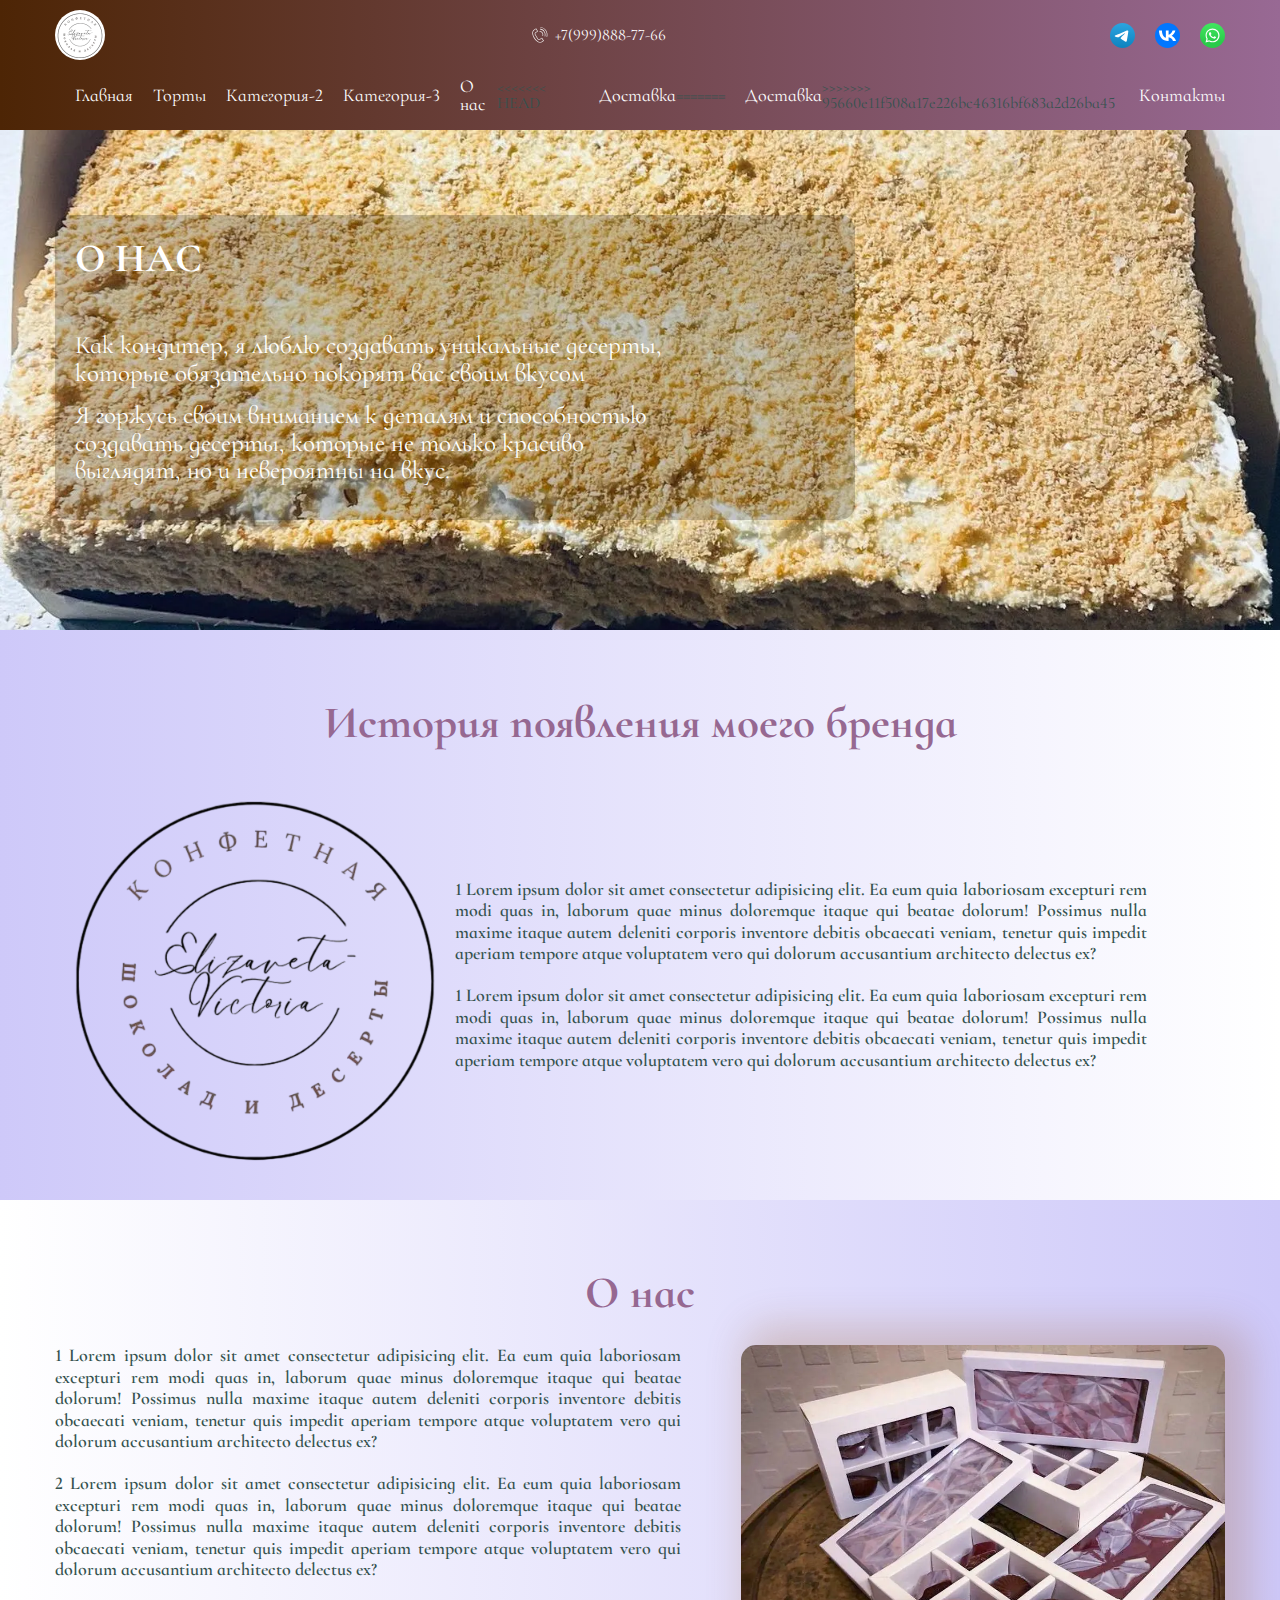
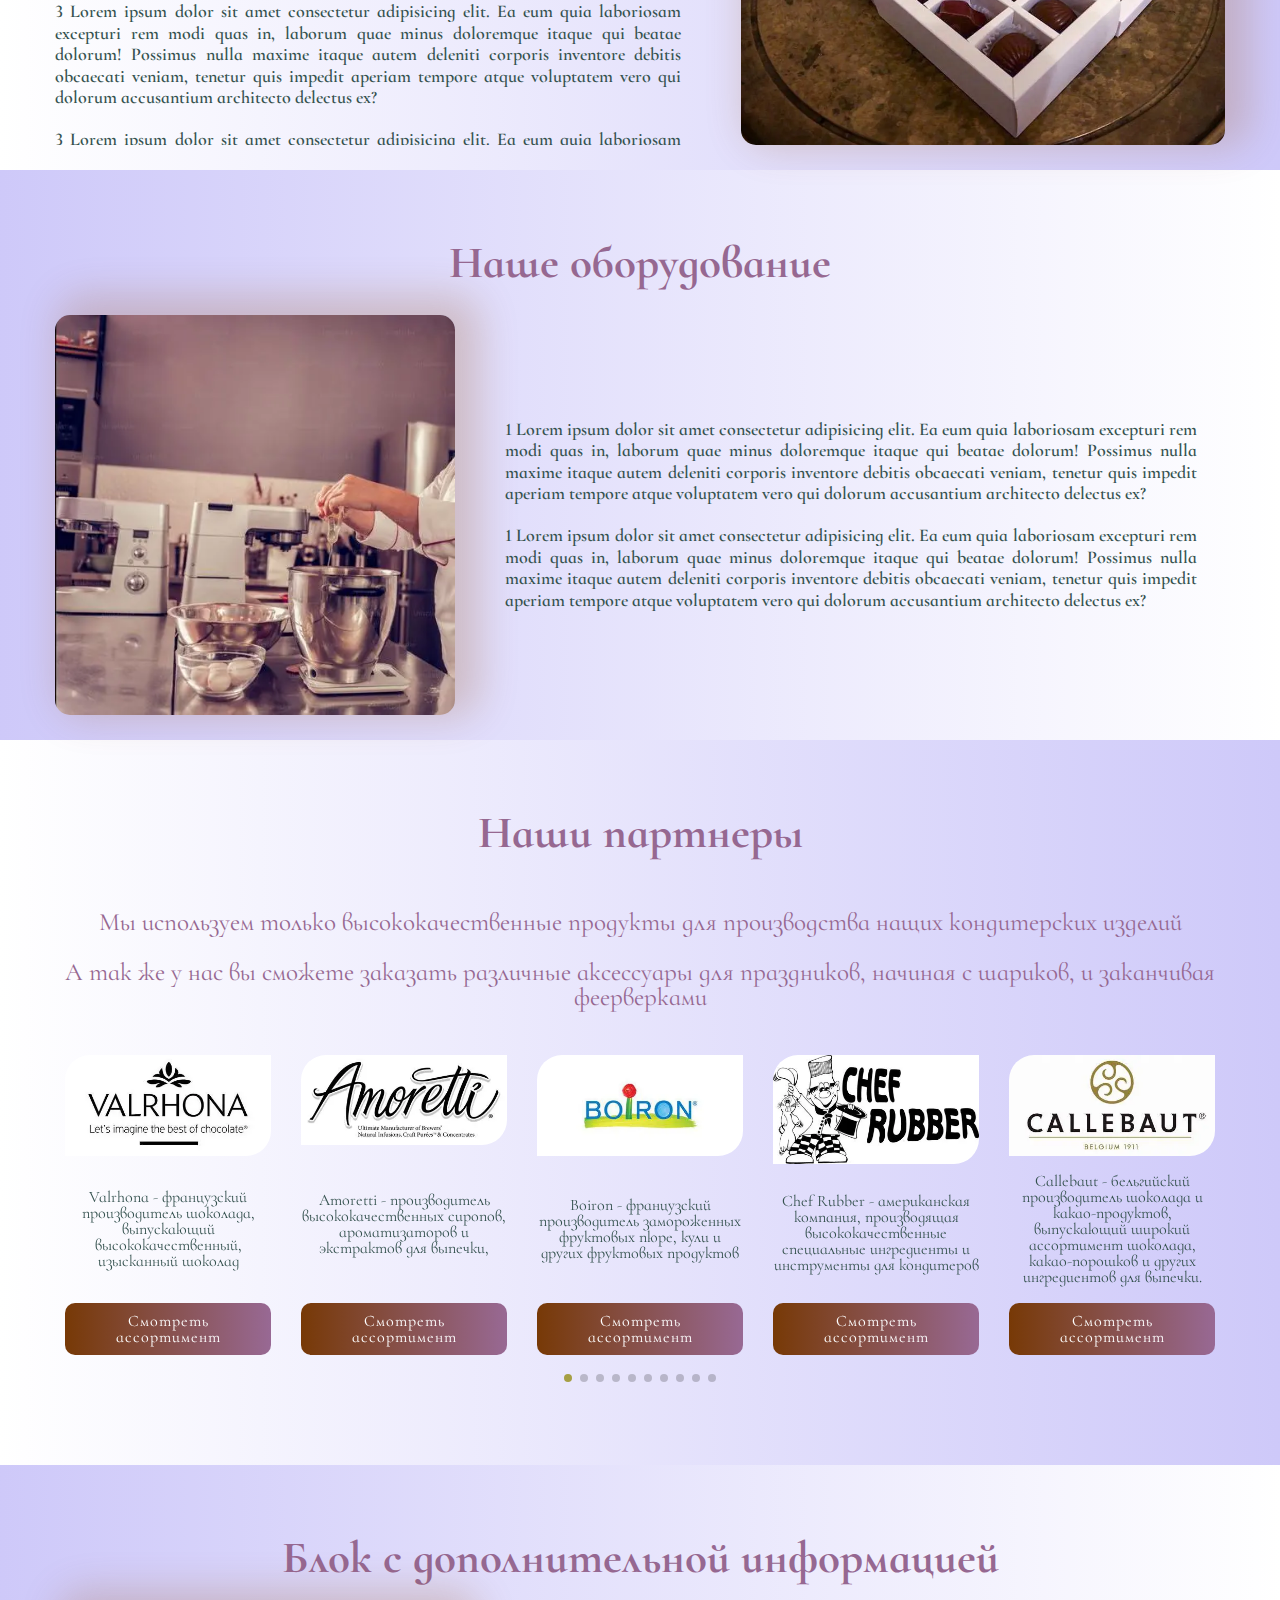
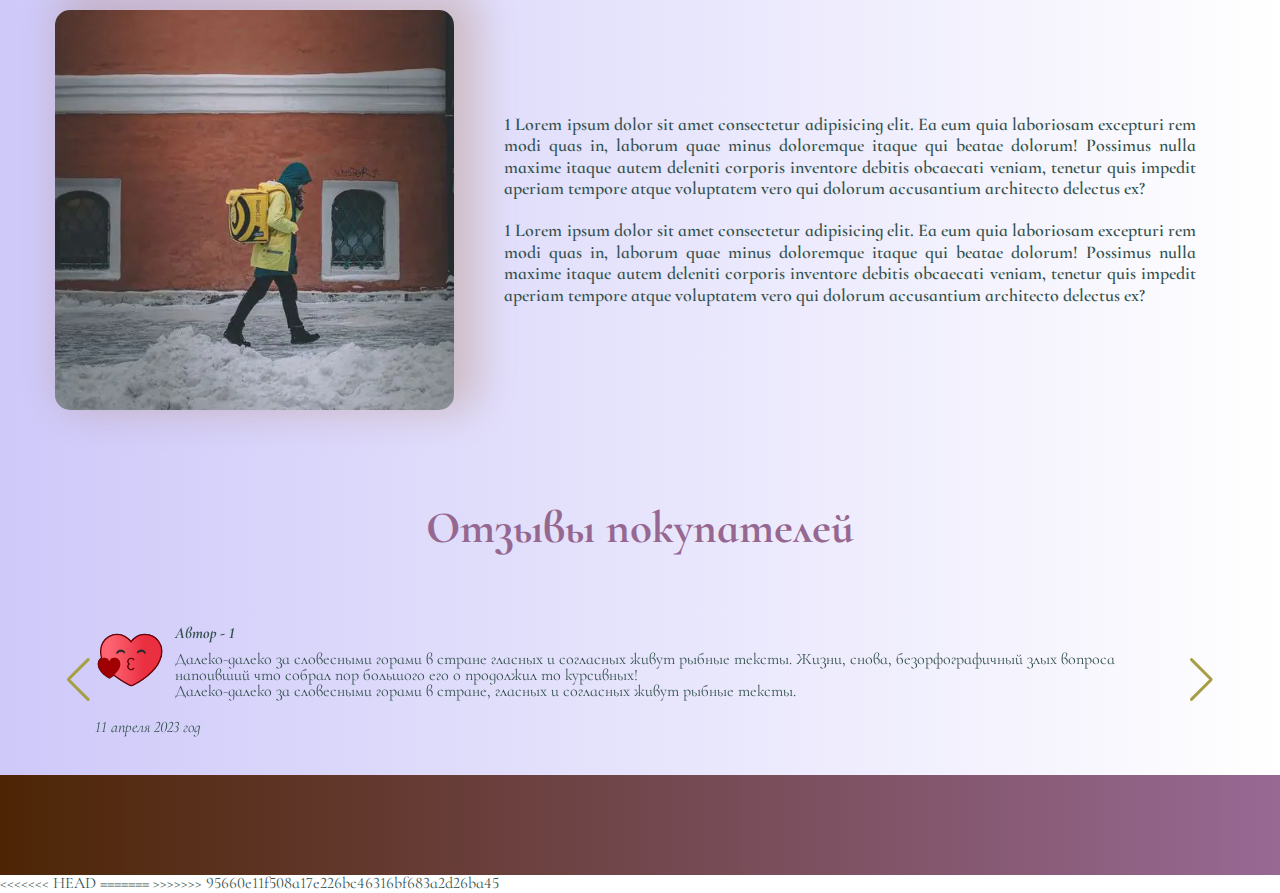
==== commit f28ad38e: "Merge branch 'master' of https://github.com/web22des/project-spb" ====
--- a/about.html
+++ b/about.html
@@ -54,7 +54,11 @@
 							<li><a data-goto=".page__section--2" href="#" class="menu__link">Категория-2</a></li>
 							<li><a data-goto=".page__section--2" href="#" class="menu__link">Категория-3</a></li>
 							<li><a data-goto=".page__section--3" href="about.html" class="menu__link">О нас</a></li>
+<<<<<<< HEAD
 							<li><a data-goto=".page__section--3" href="shipping.html" class="menu__link">Доставка</a></li>
+=======
+							<li><a data-goto=".page__section--3" href="#" class="menu__link">Доставка</a></li>
+>>>>>>> 95660e11f508a17e226bc46316bf683a2d26ba45
 							<li><a data-goto=".page__section--3" href="contacts.html" class="menu__link">Контакты</a></li>
 							<!-- 					<li><a href="#" class="menu__link">Страница-1</a>
 						<span class="menu__arrow"></span>
@@ -359,7 +363,11 @@
 		</footer>
 	</div>
 	<!-- @include('html/_popup.htm',{}) -->
+<<<<<<< HEAD
 	<script src="js/app.min.js?_v=20230421101444"></script>
+=======
+	<script src="js/app.min.js?_v=20230421092609"></script>
+>>>>>>> 95660e11f508a17e226bc46316bf683a2d26ba45
 </body>
 
 </html>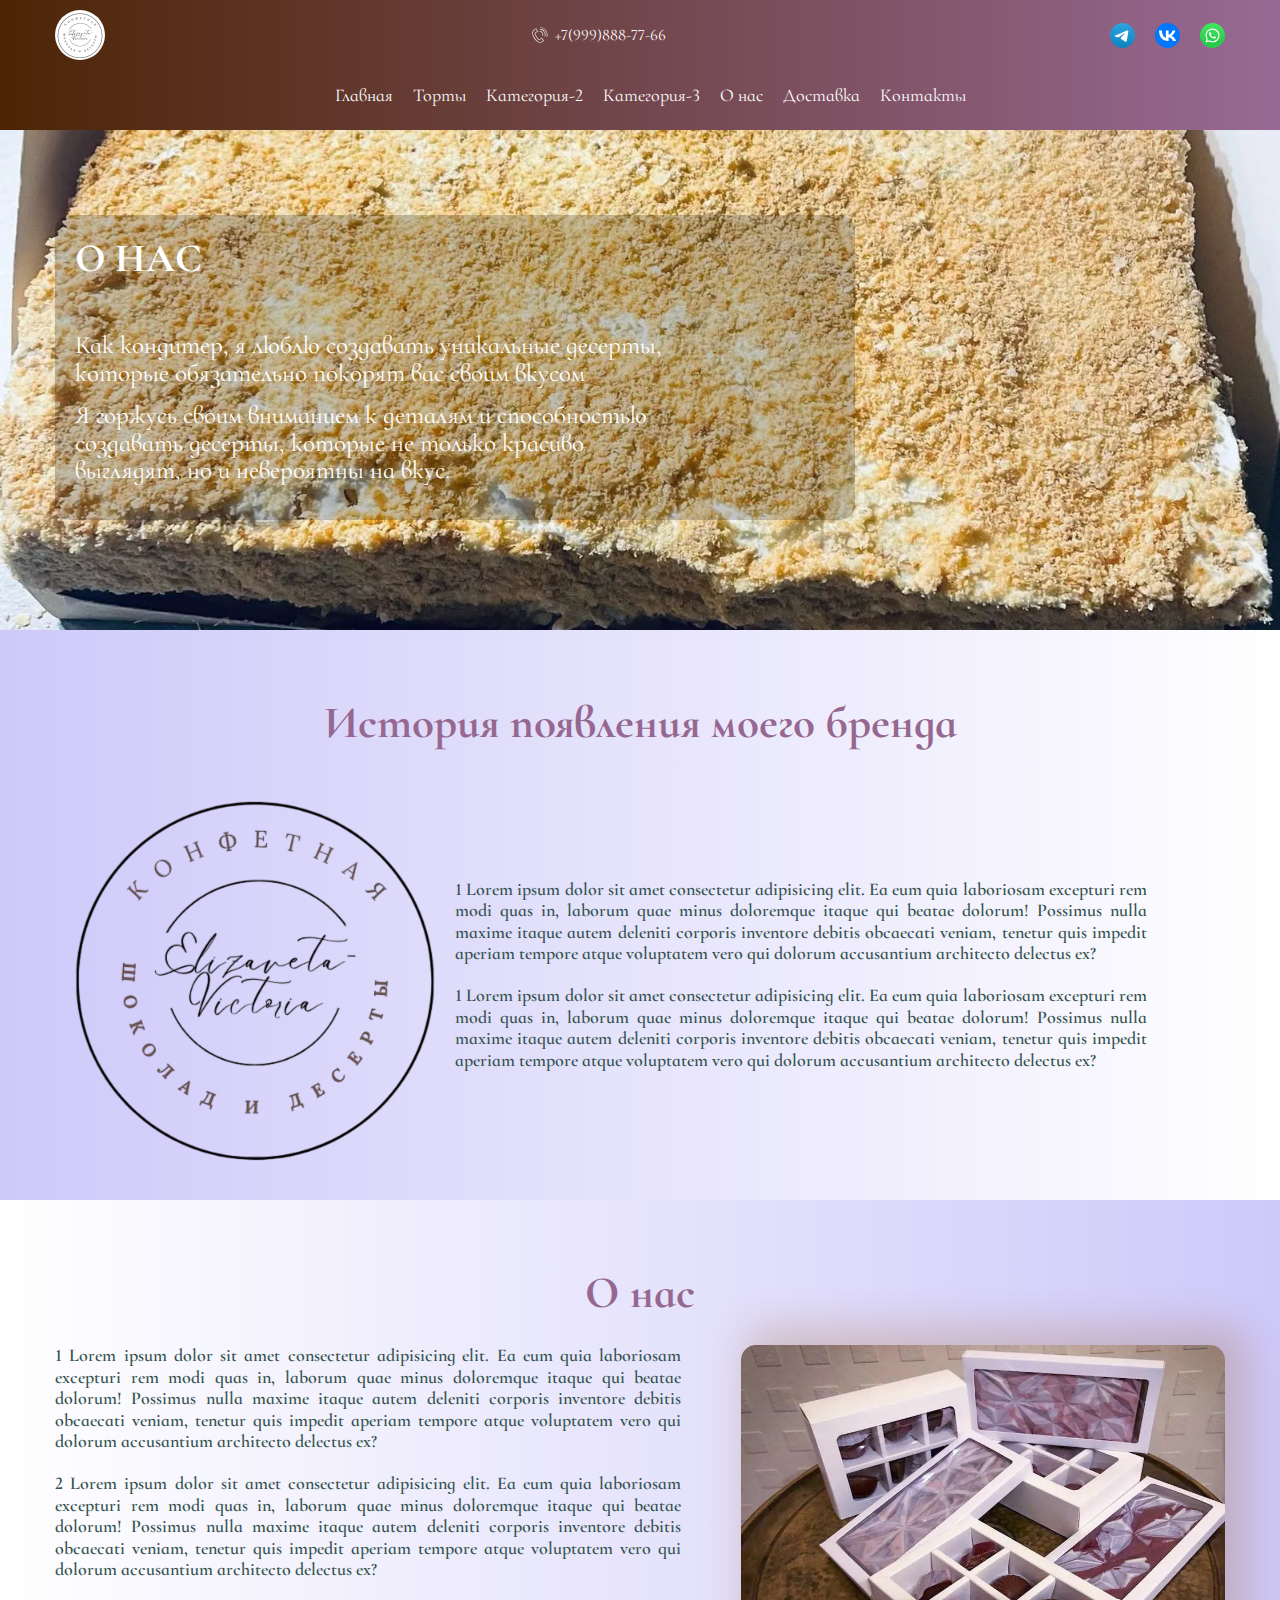
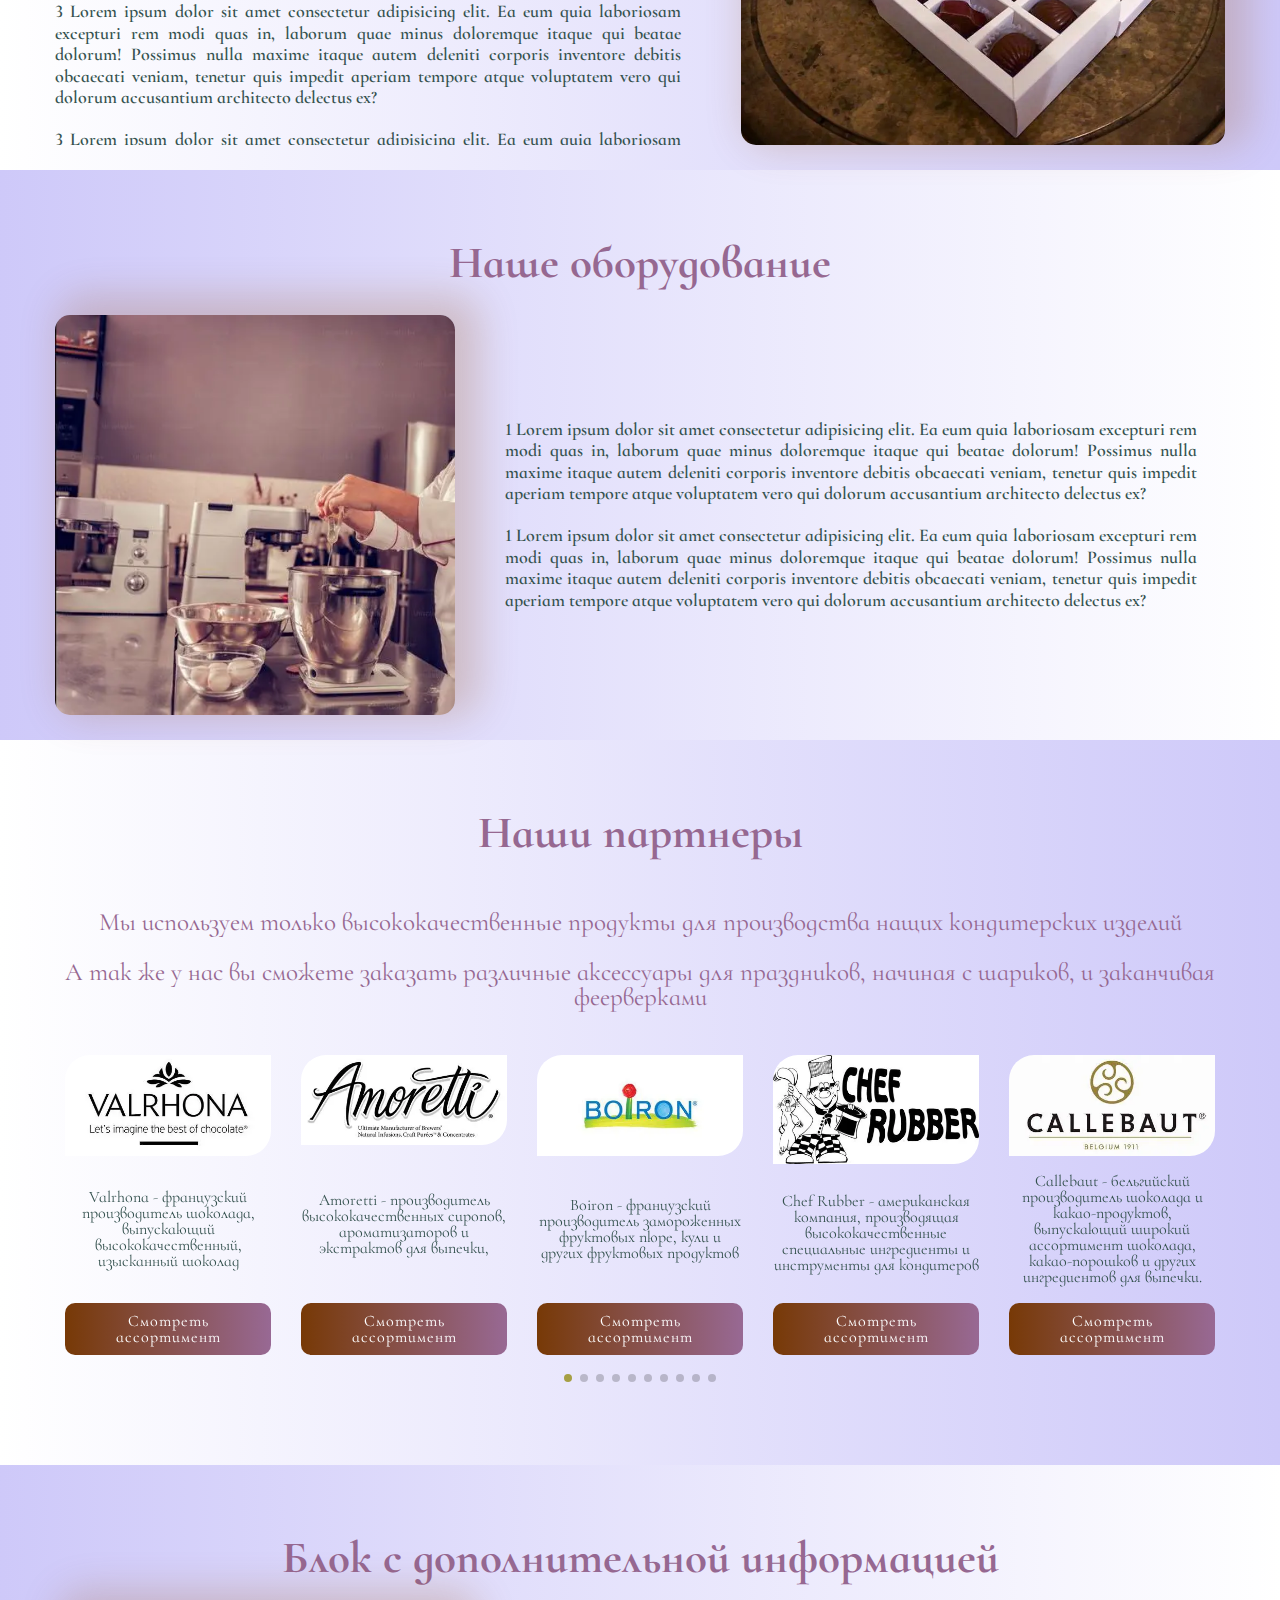
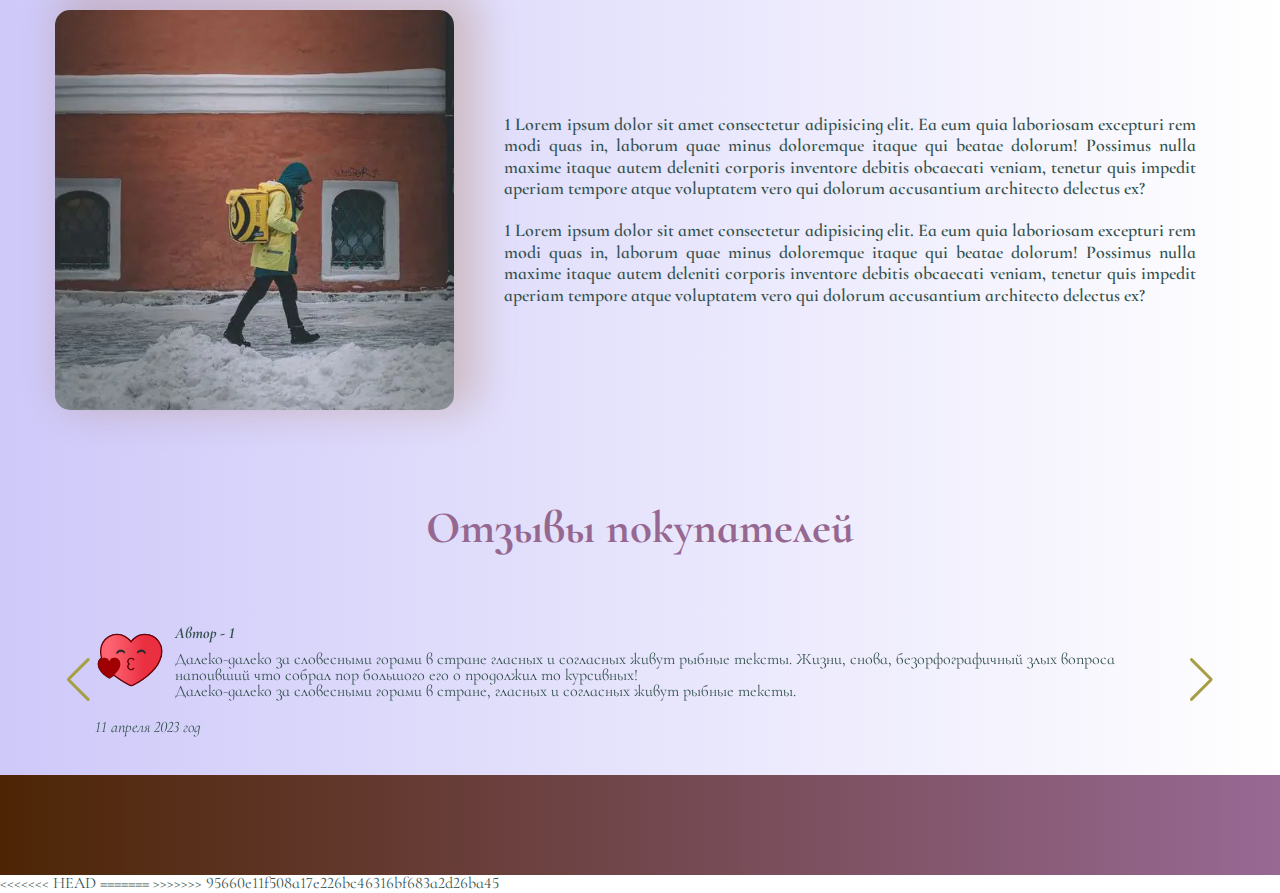
==== commit a57b9e27: "new" ====
--- a/about.html
+++ b/about.html
@@ -54,11 +54,7 @@
 							<li><a data-goto=".page__section--2" href="#" class="menu__link">Категория-2</a></li>
 							<li><a data-goto=".page__section--2" href="#" class="menu__link">Категория-3</a></li>
 							<li><a data-goto=".page__section--3" href="about.html" class="menu__link">О нас</a></li>
-<<<<<<< HEAD
-							<li><a data-goto=".page__section--3" href="shipping.html" class="menu__link">Доставка</a></li>
-=======
 							<li><a data-goto=".page__section--3" href="#" class="menu__link">Доставка</a></li>
->>>>>>> 95660e11f508a17e226bc46316bf683a2d26ba45
 							<li><a data-goto=".page__section--3" href="contacts.html" class="menu__link">Контакты</a></li>
 							<!-- 					<li><a href="#" class="menu__link">Страница-1</a>
 						<span class="menu__arrow"></span>
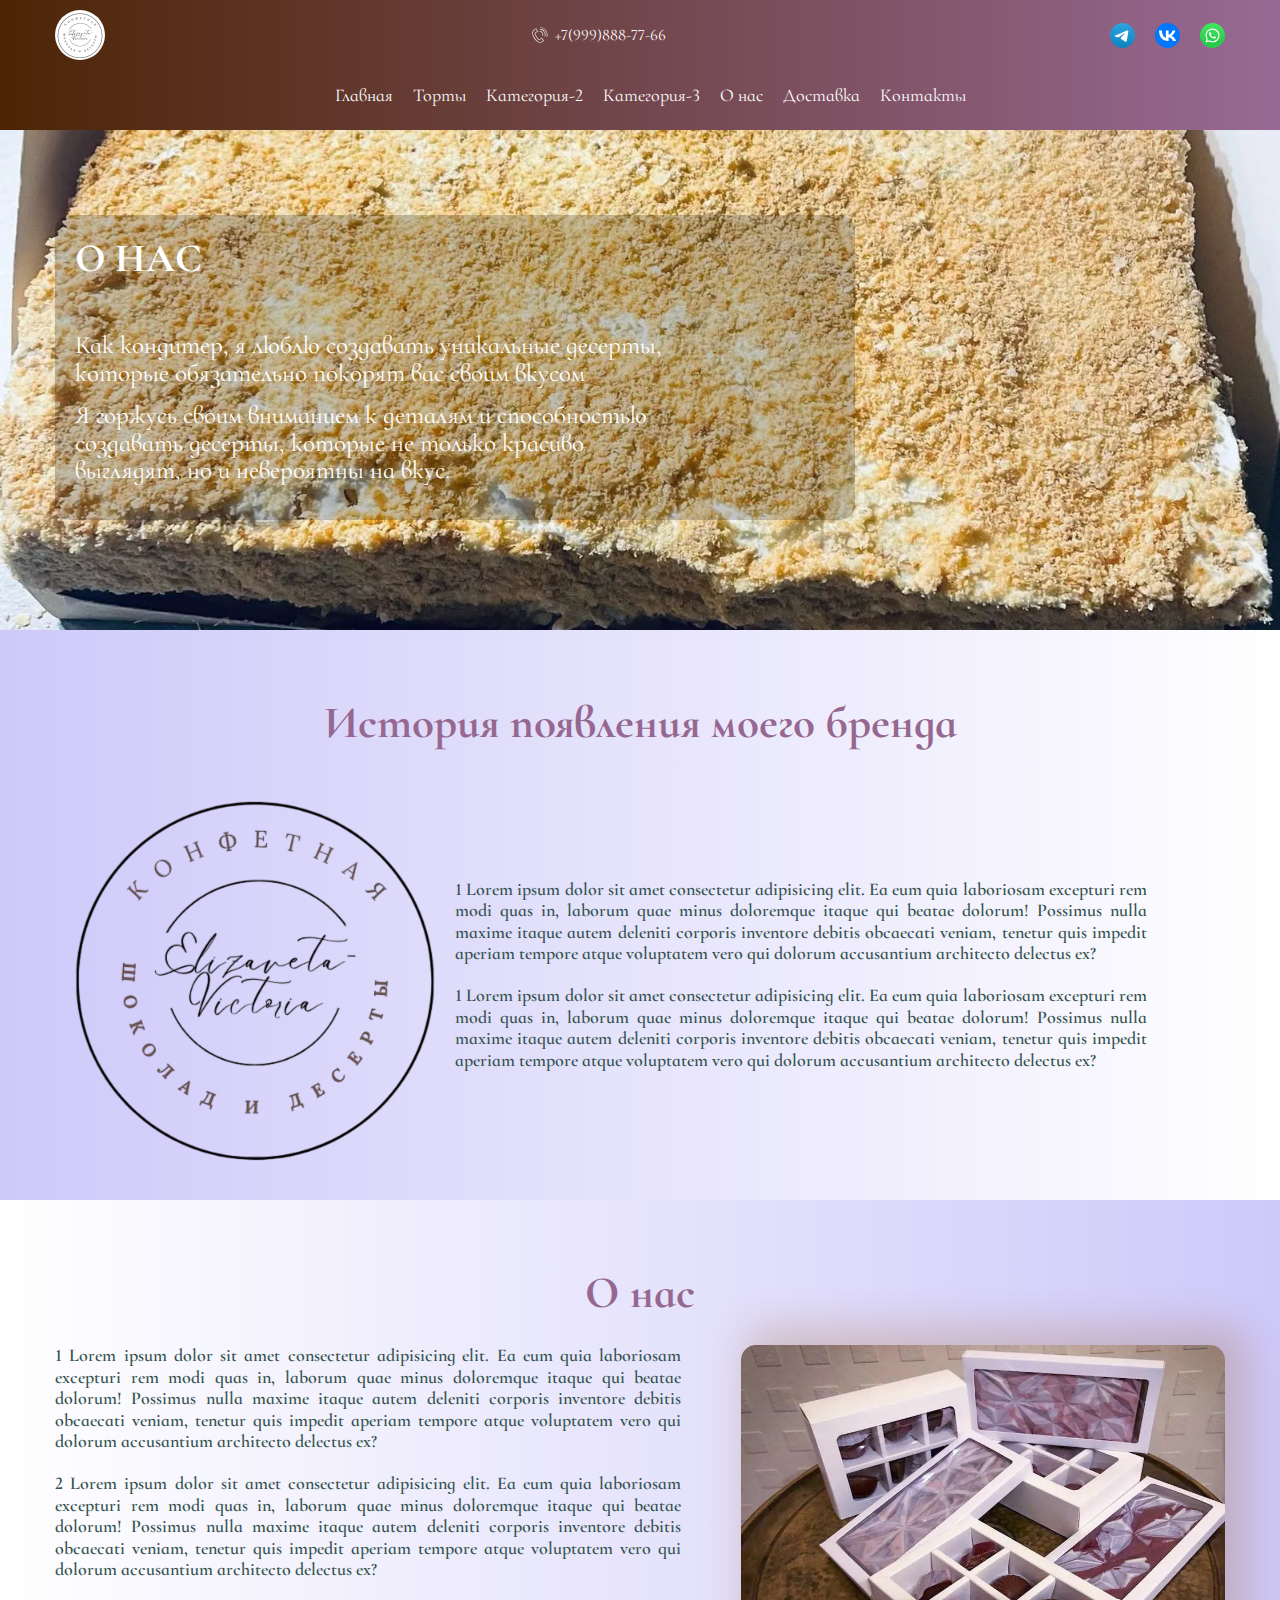
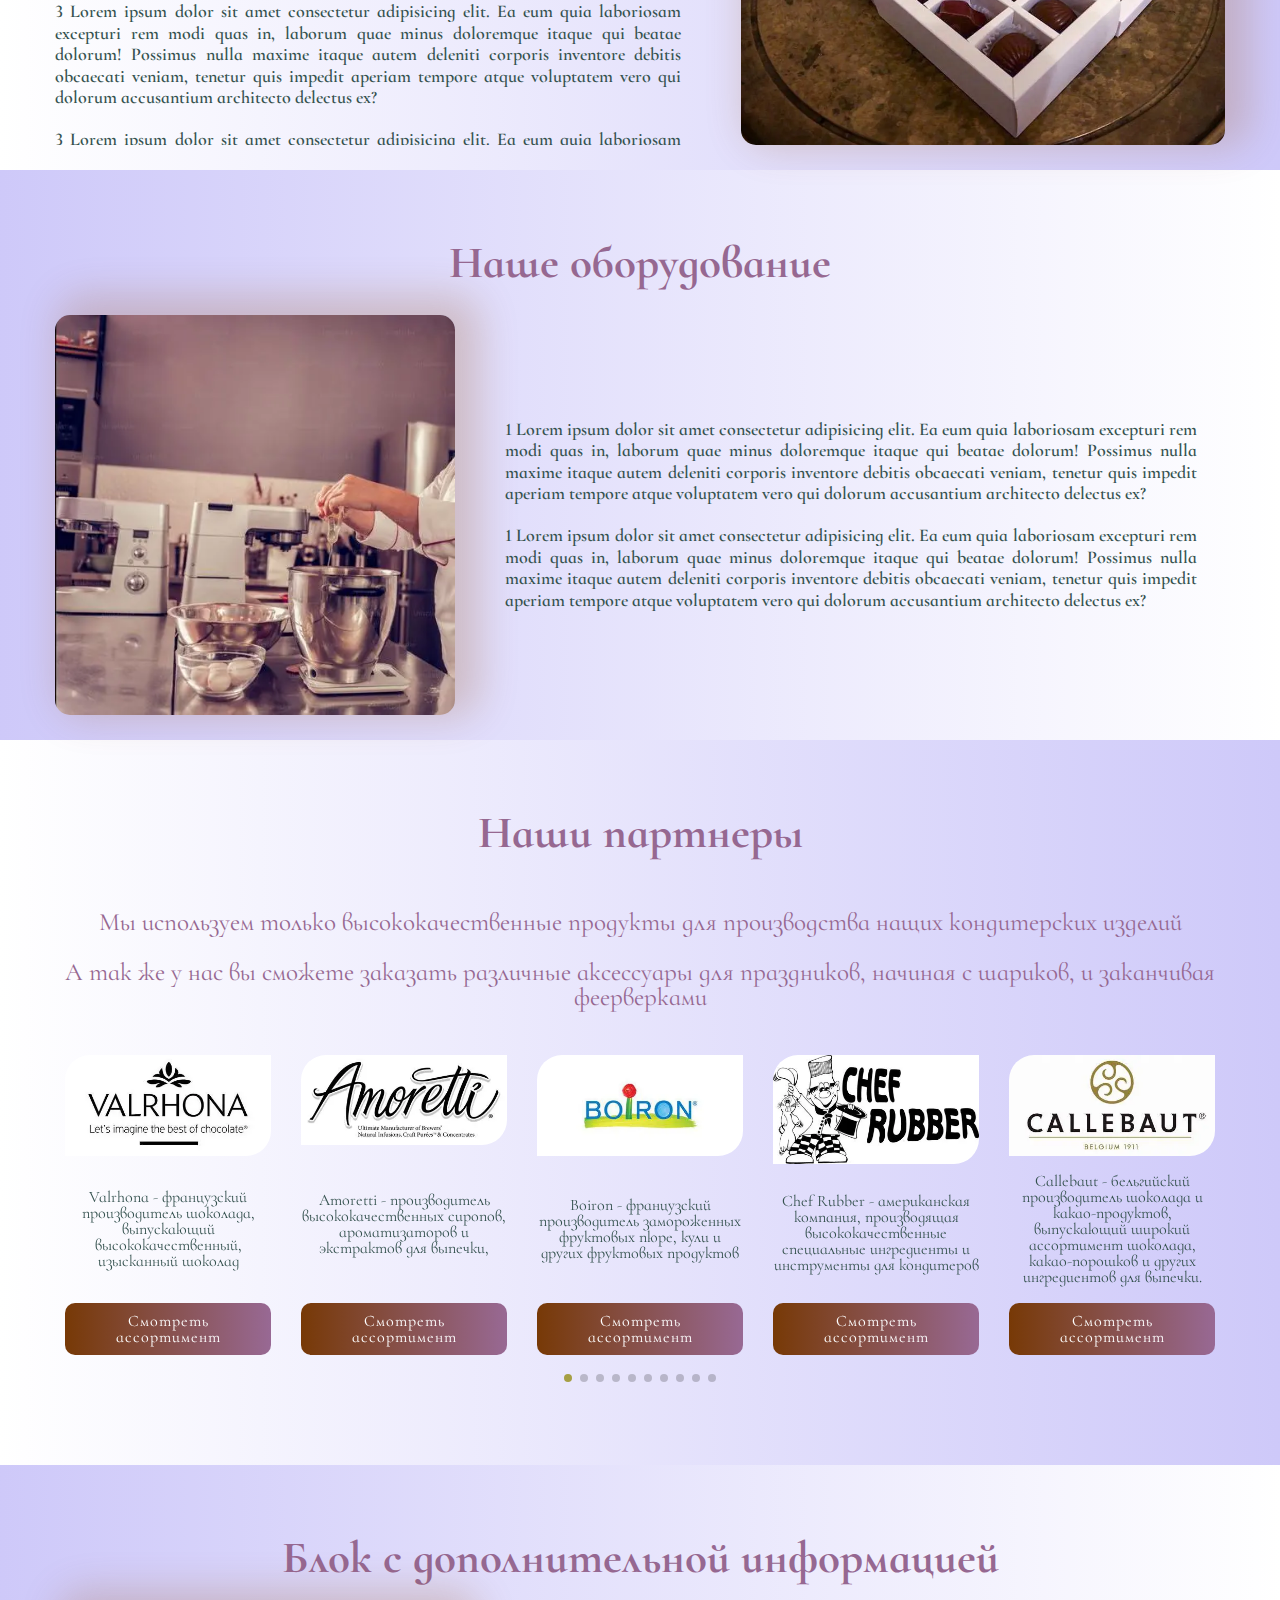
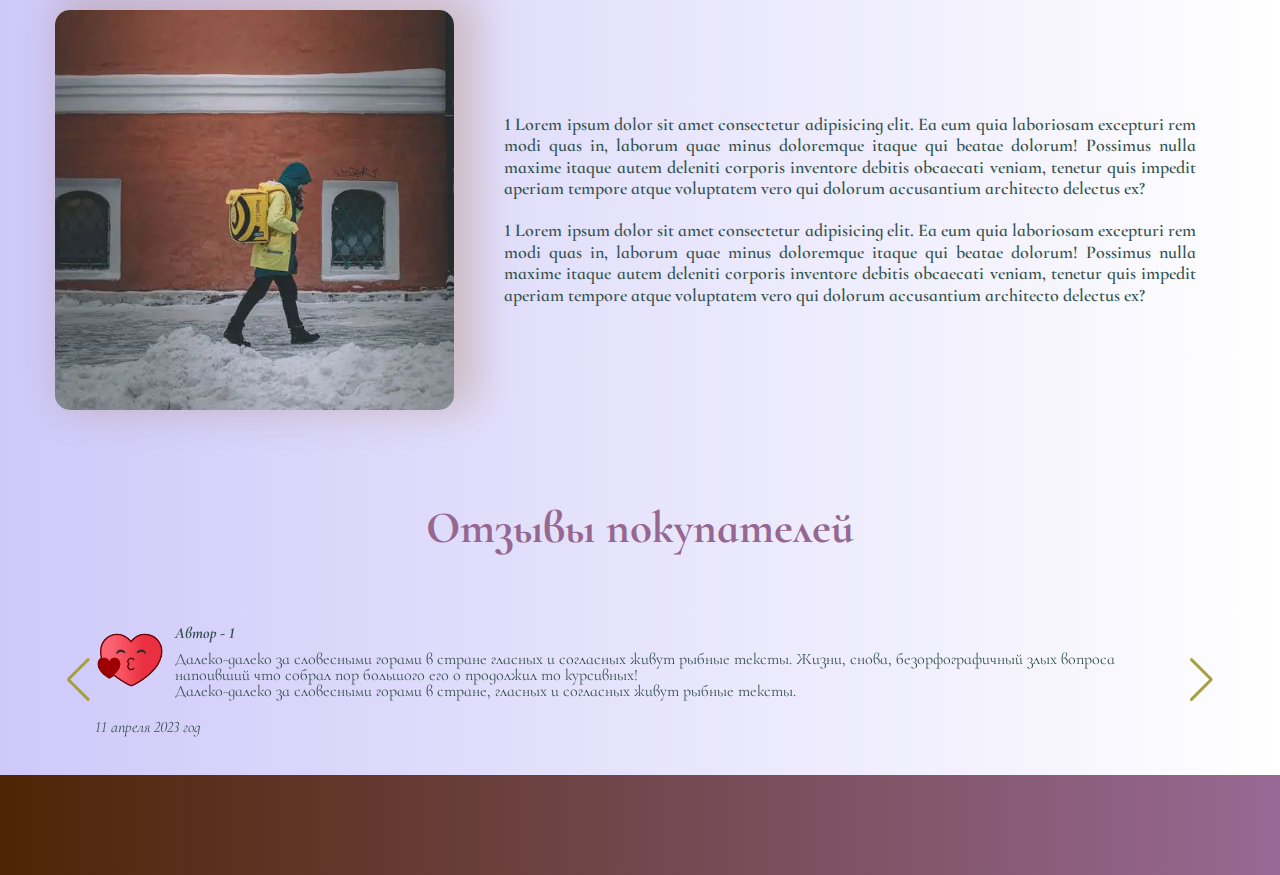
==== commit dee74446: "Merge branch 'master' of https://github.com/web22des/project-spb" ====
--- a/about.html
+++ b/about.html
@@ -6,7 +6,7 @@
 	<meta charset="UTF-8">
 	<meta name="format-detection" content="telephone=no">
 	<!-- <style>body{opacity: 0;}</style> -->
-	<link rel="stylesheet" href="css/style.min.css?_v=20230421101444">
+	<link rel="stylesheet" href="css/style.min.css?_v=20230421112719">
 	<link rel="shortcut icon" href="favicon.ico">
 	<!-- <meta name="robots" content="noindex, nofollow"> -->
 	<meta name="viewport" content="width=device-width, initial-scale=1.0">
@@ -54,7 +54,7 @@
 							<li><a data-goto=".page__section--2" href="#" class="menu__link">Категория-2</a></li>
 							<li><a data-goto=".page__section--2" href="#" class="menu__link">Категория-3</a></li>
 							<li><a data-goto=".page__section--3" href="about.html" class="menu__link">О нас</a></li>
-							<li><a data-goto=".page__section--3" href="#" class="menu__link">Доставка</a></li>
+							<li><a data-goto=".page__section--3" href="shipping.html" class="menu__link">Доставка</a></li>
 							<li><a data-goto=".page__section--3" href="contacts.html" class="menu__link">Контакты</a></li>
 							<!-- 					<li><a href="#" class="menu__link">Страница-1</a>
 						<span class="menu__arrow"></span>
@@ -359,11 +359,7 @@
 		</footer>
 	</div>
 	<!-- @include('html/_popup.htm',{}) -->
-<<<<<<< HEAD
-	<script src="js/app.min.js?_v=20230421101444"></script>
-=======
-	<script src="js/app.min.js?_v=20230421092609"></script>
->>>>>>> 95660e11f508a17e226bc46316bf683a2d26ba45
+	<script src="js/app.min.js?_v=20230421112719"></script>
 </body>
 
 </html>